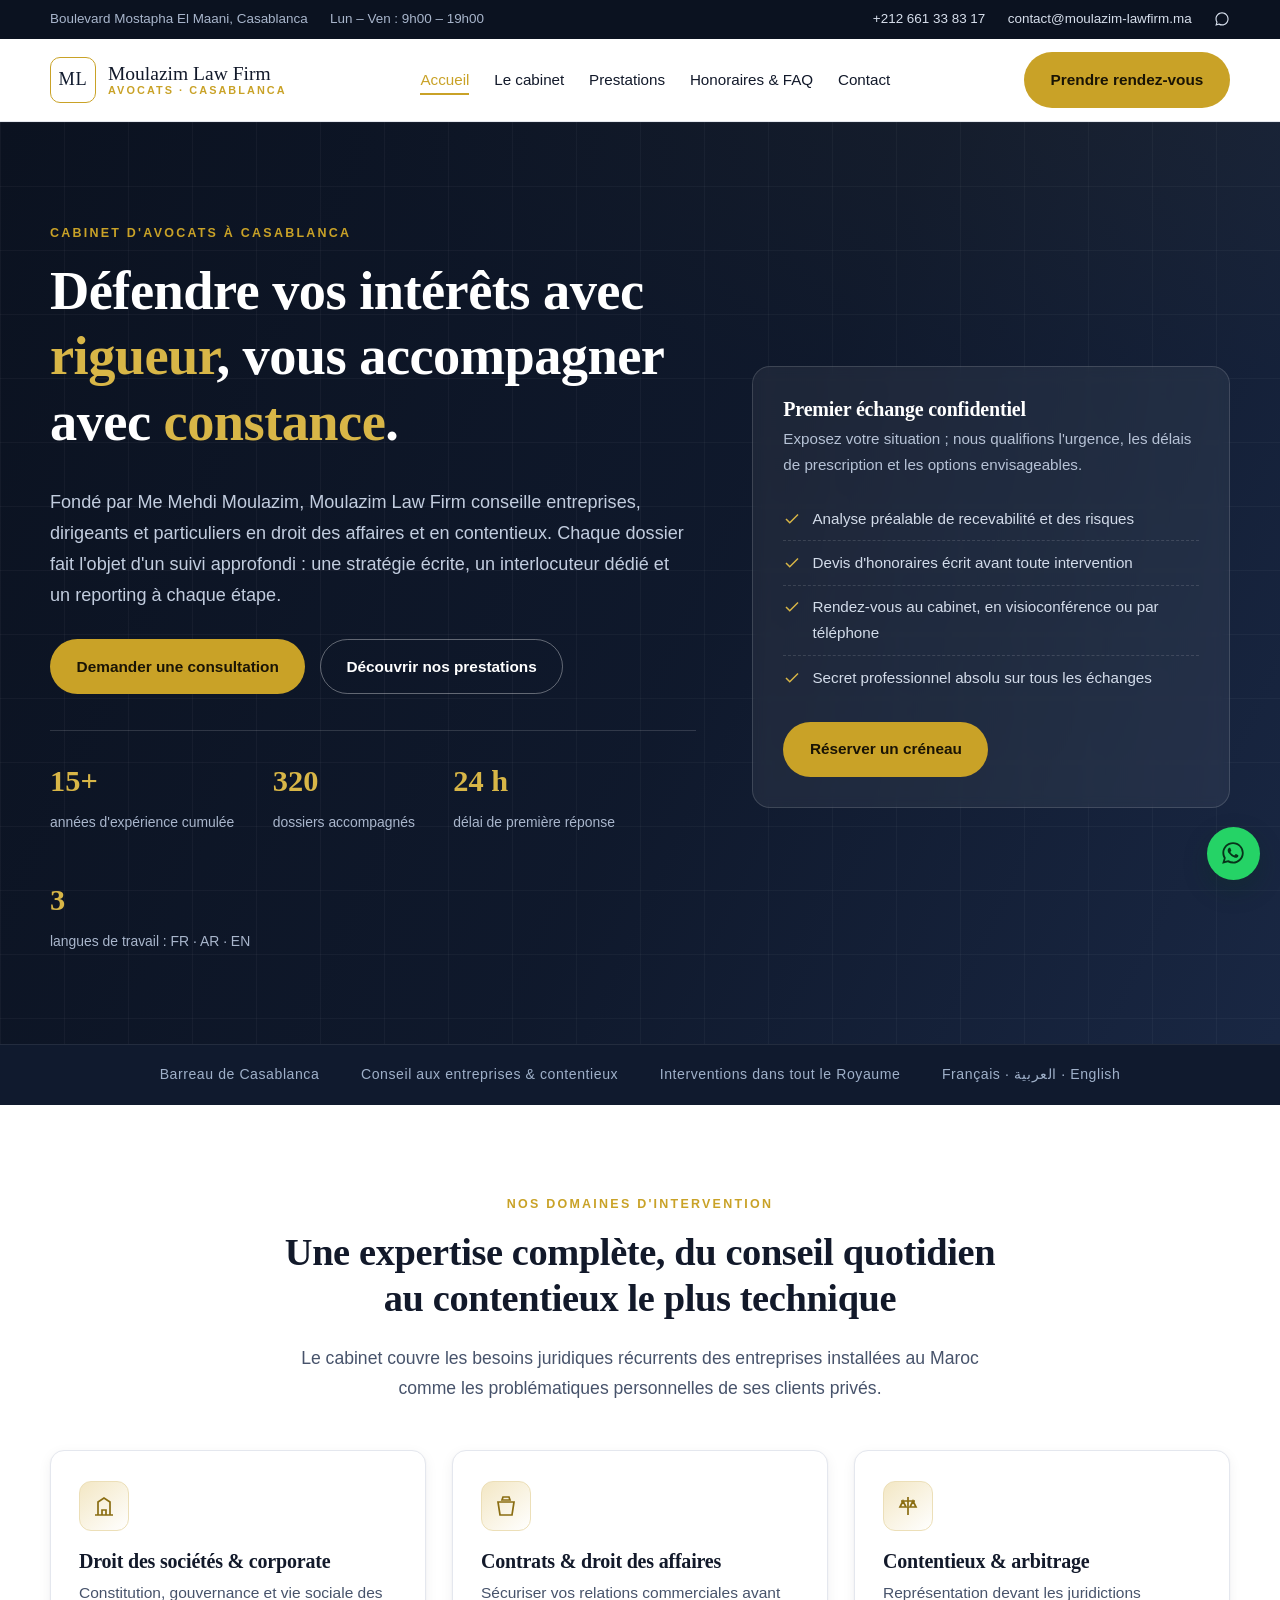
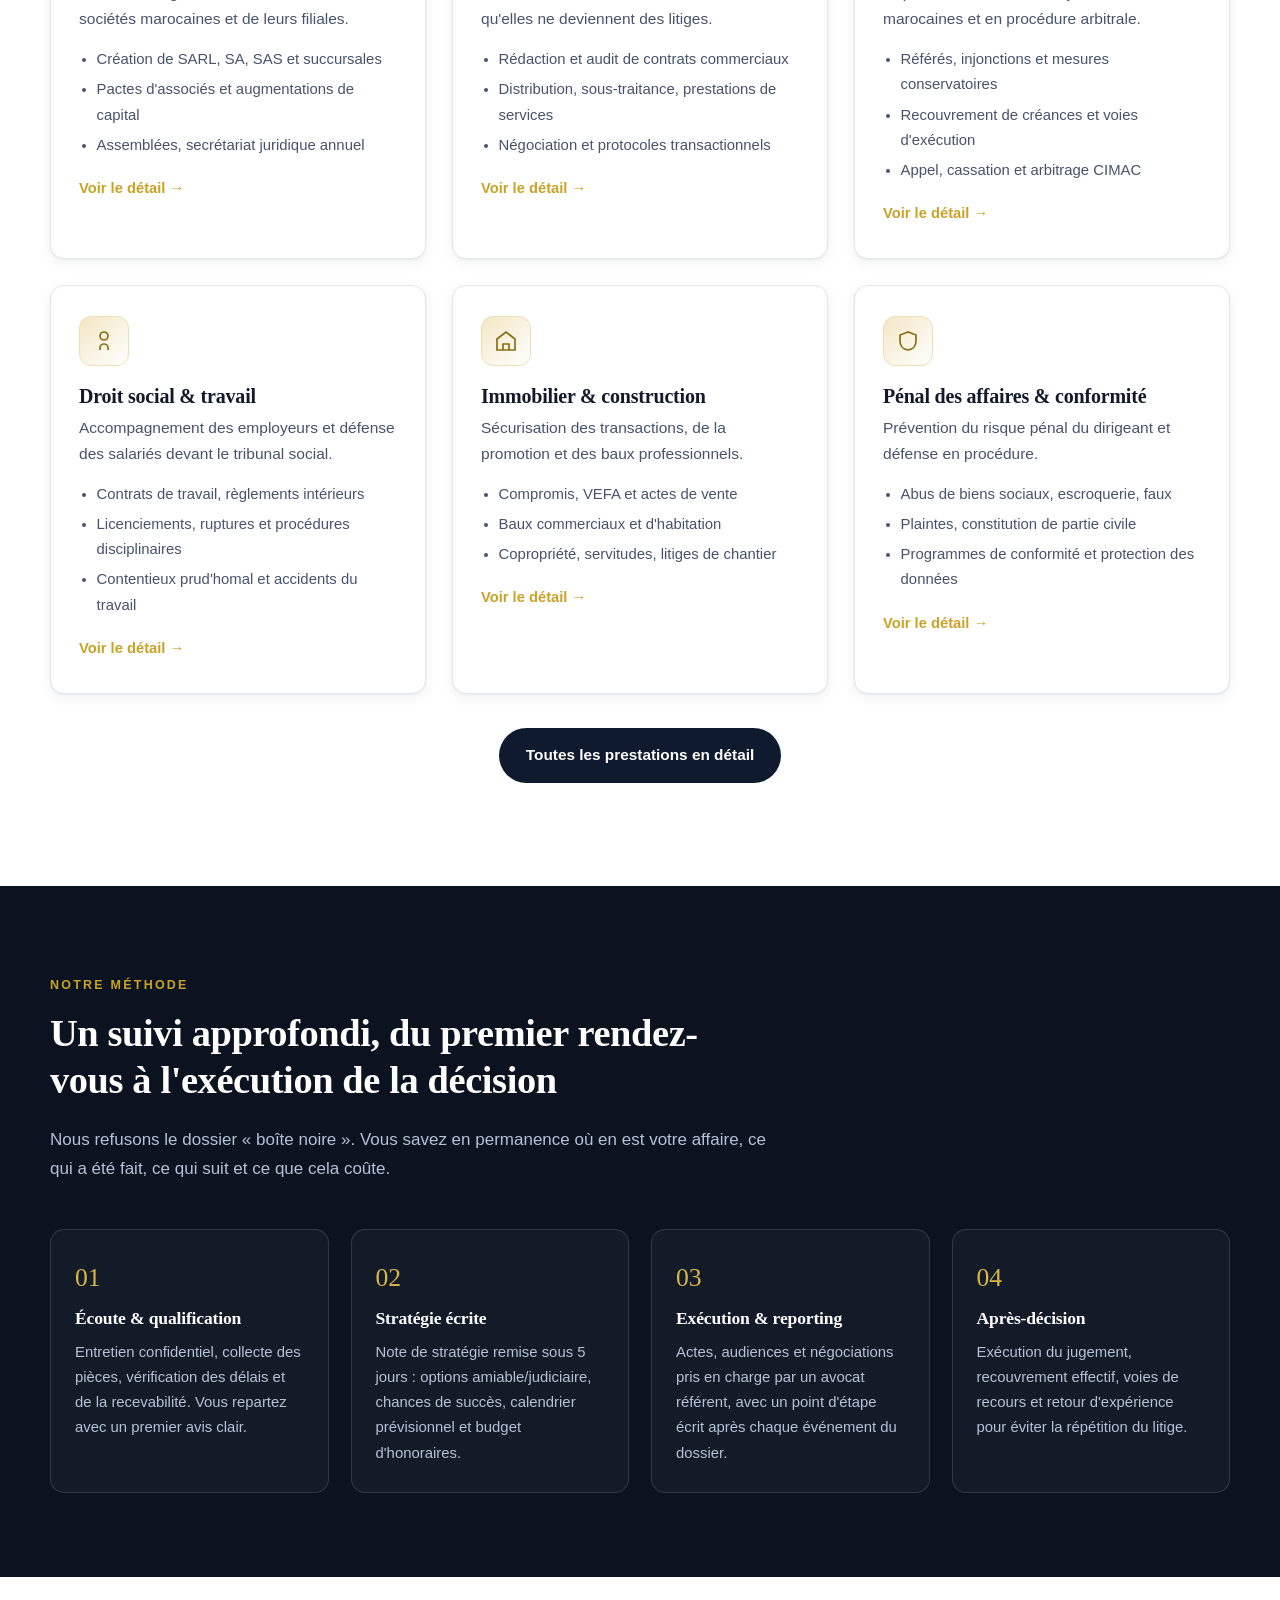
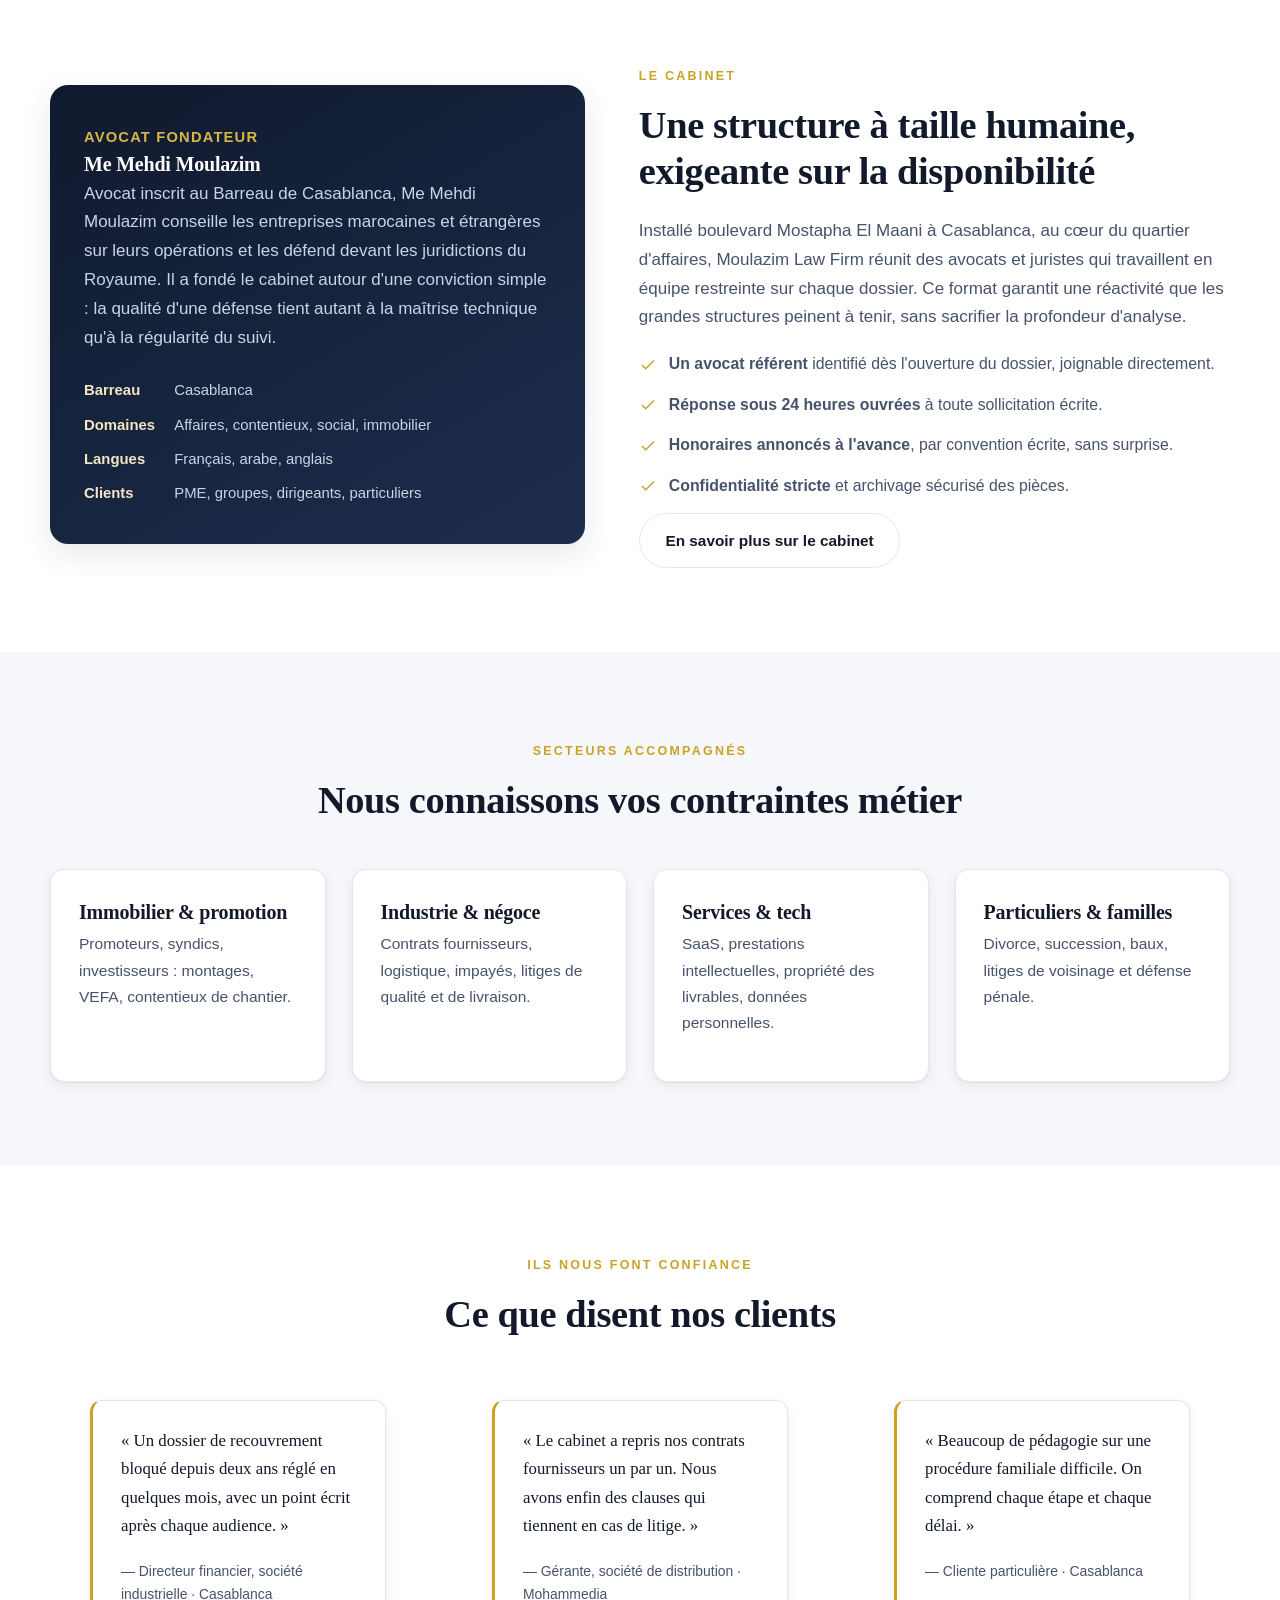
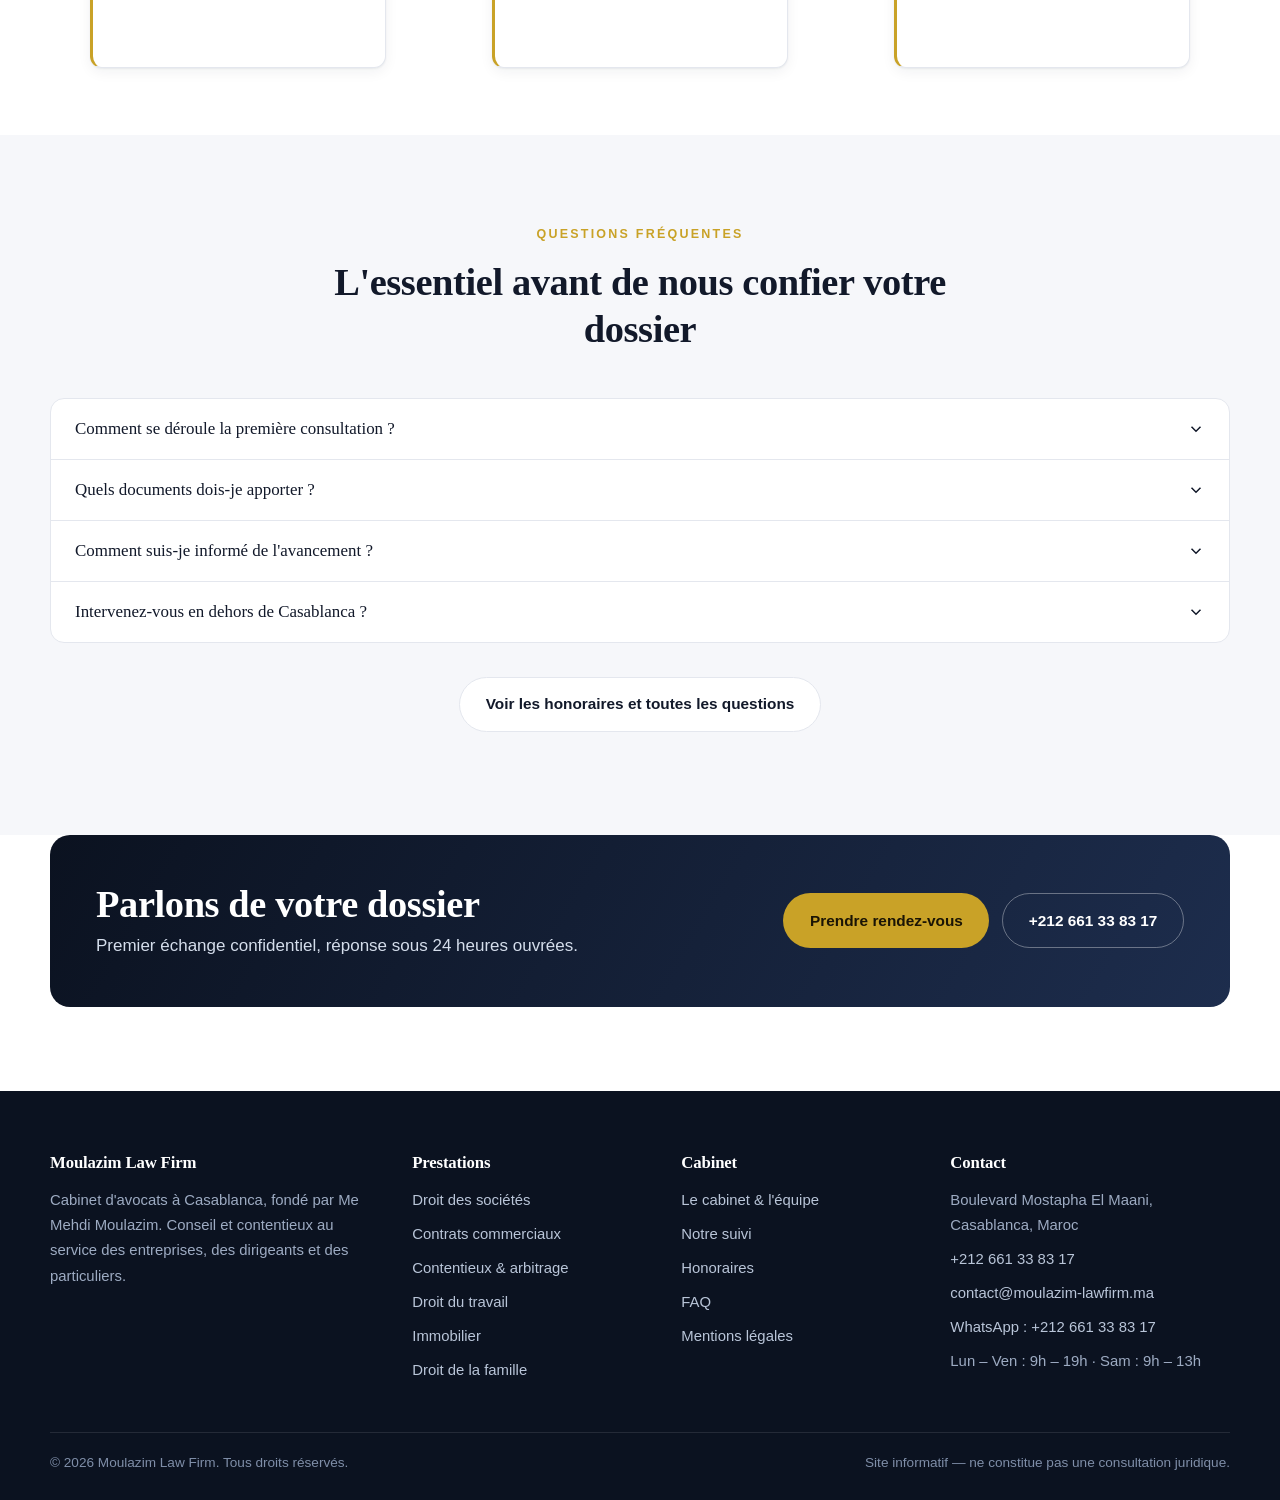
==== index.html @ 76fbace3 "WhatsApp en icône seule (suppression des boutons texte) Co-Authored-By: Devin AI <158243242+devin-ai" ====
<!DOCTYPE html>
<html lang="fr">
<head>
<meta charset="utf-8">
<meta name="viewport" content="width=device-width, initial-scale=1">
<title>Moulazim Law Firm — Cabinet d'avocats à Casablanca | Me Mehdi Moulazim</title>
<meta name="description" content="Moulazim Law Firm, cabinet d'avocats à Casablanca (boulevard Mostapha El Maani), fondé par Me Mehdi Moulazim. Droit des affaires, contentieux, travail, immobilier, pénal des affaires, famille — avec un suivi approfondi de chaque dossier.">
<meta name="theme-color" content="#0b1220">
<link rel="canonical" href="https://www.moulazim-lawfirm.ma/">
<meta property="og:type" content="website">
<meta property="og:locale" content="fr_MA">
<meta property="og:title" content="Moulazim Law Firm — Cabinet d'avocats à Casablanca">
<meta property="og:description" content="Conseil et contentieux au service des entreprises et des particuliers, à Casablanca. Suivi approfondi, reporting régulier, honoraires transparents.">
<link rel="icon" href="data:image/svg+xml,%3Csvg xmlns='http://www.w3.org/2000/svg' viewBox='0 0 64 64'%3E%3Crect width='64' height='64' rx='12' fill='%230b1220'/%3E%3Ctext x='32' y='43' font-family='Georgia,serif' font-size='30' fill='%23c9a227' text-anchor='middle'%3EM%3C/text%3E%3C/svg%3E">
<link rel="stylesheet" href="assets/css/style.css">
<script type="application/ld+json">
{
  "@context": "https://schema.org",
  "@type": "LegalService",
  "name": "Moulazim Law Firm",
  "founder": { "@type": "Person", "name": "Mehdi Moulazim", "jobTitle": "Avocat fondateur" },
  "url": "https://www.moulazim-lawfirm.ma/",
  "telephone": "+212661338317",
  "email": "contact@moulazim-lawfirm.ma",
  "areaServed": "Maroc",
  "address": {
    "@type": "PostalAddress",
    "streetAddress": "Boulevard Mostapha El Maani",
    "addressLocality": "Casablanca",
    "addressCountry": "MA"
  },
  "openingHours": "Mo-Fr 09:00-19:00, Sa 09:00-13:00"
}
</script>
</head>
<body>

<div class="topbar">
  <div class="container">
    <div class="topbar-list">
      <span>Boulevard Mostapha El Maani, Casablanca</span>
      <span>Lun – Ven : 9h00 – 19h00</span>
    </div>
    <div class="topbar-list">
      <a href="tel:+212661338317">+212&nbsp;661&nbsp;33&nbsp;83&nbsp;17</a>
      <a href="mailto:contact@moulazim-lawfirm.ma">contact@moulazim-lawfirm.ma</a>
      <a class="topbar-wa" href="https://wa.me/212661338317" target="_blank" rel="noopener" aria-label="WhatsApp du cabinet"><svg width="16" height="16" viewBox="0 0 24 24" fill="currentColor" aria-hidden="true"><path d="M12.04 2C6.6 2 2.2 6.4 2.2 11.84c0 1.86.5 3.6 1.36 5.1L2 22l5.2-1.52a9.8 9.8 0 0 0 4.84 1.26h.01c5.43 0 9.83-4.4 9.83-9.84C21.88 6.4 17.48 2 12.04 2Zm0 17.9h-.01a8.1 8.1 0 0 1-4.13-1.13l-.3-.18-3.08.9.82-3-.2-.31a8.06 8.06 0 0 1-1.24-4.34c0-4.5 3.66-8.16 8.16-8.16 2.18 0 4.23.85 5.77 2.4a8.1 8.1 0 0 1 2.39 5.77c0 4.5-3.67 8.16-8.18 8.16Z"/></svg></a>
    </div>
  </div>
</div>

<header class="site-header">
  <div class="container">
    <nav class="nav" aria-label="Navigation principale">
      <a class="brand" href="index.html">
        <span class="brand__mark">ML</span>
        <span class="brand__name">Moulazim Law Firm
          <span class="brand__tag">Avocats · Casablanca</span>
        </span>
      </a>
      <ul class="nav-links">
        <li><a href="index.html">Accueil</a></li>
        <li><a href="cabinet.html">Le cabinet</a></li>
        <li><a href="prestations.html">Prestations</a></li>
        <li><a href="honoraires.html">Honoraires &amp; FAQ</a></li>
        <li><a href="contact.html">Contact</a></li>
      </ul>
      <div class="nav-cta">
        <a class="btn btn--gold" href="contact.html">Prendre rendez-vous</a>
        <button class="nav-toggle" type="button" aria-label="Ouvrir le menu" aria-expanded="false"><span></span></button>
      </div>
    </nav>
  </div>
</header>

<main>

  <section class="hero">
    <div class="container">
      <div class="hero-grid">
        <div>
          <span class="eyebrow">Cabinet d'avocats à Casablanca</span>
          <h1>Défendre vos intérêts avec <em>rigueur</em>, vous accompagner avec <em>constance</em>.</h1>
          <p class="lead">Fondé par Me Mehdi Moulazim, Moulazim Law Firm conseille entreprises, dirigeants et particuliers en droit des affaires et en contentieux. Chaque dossier fait l'objet d'un suivi approfondi : une stratégie écrite, un interlocuteur dédié et un reporting à chaque étape.</p>
          <div class="hero-actions">
            <a class="btn btn--gold" href="contact.html">Demander une consultation</a>
            <a class="btn btn--ghost" href="prestations.html">Découvrir nos prestations</a>
          </div>
          <div class="hero-facts">
            <div class="fact"><strong>15+</strong><span>années d'expérience cumulée</span></div>
            <div class="fact"><strong>320</strong><span>dossiers accompagnés</span></div>
            <div class="fact"><strong>24 h</strong><span>délai de première réponse</span></div>
            <div class="fact"><strong>3</strong><span>langues de travail : FR · AR · EN</span></div>
          </div>
        </div>

        <aside class="hero-card">
          <h3>Premier échange confidentiel</h3>
          <p>Exposez votre situation ; nous qualifions l'urgence, les délais de prescription et les options envisageables.</p>
          <ul>
            <li>
              <svg width="18" height="18" viewBox="0 0 24 24" fill="none" stroke="#d8b647" stroke-width="2" aria-hidden="true"><path d="M20 6 9 17l-5-5"/></svg>
              Analyse préalable de recevabilité et des risques
            </li>
            <li>
              <svg width="18" height="18" viewBox="0 0 24 24" fill="none" stroke="#d8b647" stroke-width="2" aria-hidden="true"><path d="M20 6 9 17l-5-5"/></svg>
              Devis d'honoraires écrit avant toute intervention
            </li>
            <li>
              <svg width="18" height="18" viewBox="0 0 24 24" fill="none" stroke="#d8b647" stroke-width="2" aria-hidden="true"><path d="M20 6 9 17l-5-5"/></svg>
              Rendez-vous au cabinet, en visioconférence ou par téléphone
            </li>
            <li>
              <svg width="18" height="18" viewBox="0 0 24 24" fill="none" stroke="#d8b647" stroke-width="2" aria-hidden="true"><path d="M20 6 9 17l-5-5"/></svg>
              Secret professionnel absolu sur tous les échanges
            </li>
          </ul>
          <a class="btn btn--gold" href="contact.html">Réserver un créneau</a>
        </aside>
      </div>
    </div>
  </section>

  <div class="trust">
    <div class="container">
      <span>Barreau de Casablanca</span>
      <span>Conseil aux entreprises &amp; contentieux</span>
      <span>Interventions dans tout le Royaume</span>
      <span>Français · العربية · English</span>
    </div>
  </div>

  <section class="section" id="prestations">
    <div class="container">
      <div class="section-head center reveal">
        <span class="eyebrow">Nos domaines d'intervention</span>
        <h2>Une expertise complète, du conseil quotidien au contentieux le plus technique</h2>
        <p class="lead">Le cabinet couvre les besoins juridiques récurrents des entreprises installées au Maroc comme les problématiques personnelles de ses clients privés.</p>
      </div>

      <div class="grid grid--3">
        <article class="card reveal">
          <div class="card__icon">
            <svg width="24" height="24" viewBox="0 0 24 24" fill="none" stroke="#8a6d12" stroke-width="1.7" aria-hidden="true"><path d="M3 21h18M6 21V8l6-4 6 4v13M10 21v-5h4v5"/></svg>
          </div>
          <h3>Droit des sociétés &amp; corporate</h3>
          <p>Constitution, gouvernance et vie sociale des sociétés marocaines et de leurs filiales.</p>
          <ul>
            <li>Création de SARL, SA, SAS et succursales</li>
            <li>Pactes d'associés et augmentations de capital</li>
            <li>Assemblées, secrétariat juridique annuel</li>
          </ul>
          <a class="card__link" href="prestations.html#corporate">Voir le détail →</a>
        </article>

        <article class="card reveal">
          <div class="card__icon">
            <svg width="24" height="24" viewBox="0 0 24 24" fill="none" stroke="#8a6d12" stroke-width="1.7" aria-hidden="true"><path d="M9 3h6l1 3H8l1-3ZM4 8h16l-2 13H6L4 8Z"/></svg>
          </div>
          <h3>Contrats &amp; droit des affaires</h3>
          <p>Sécuriser vos relations commerciales avant qu'elles ne deviennent des litiges.</p>
          <ul>
            <li>Rédaction et audit de contrats commerciaux</li>
            <li>Distribution, sous-traitance, prestations de services</li>
            <li>Négociation et protocoles transactionnels</li>
          </ul>
          <a class="card__link" href="prestations.html#contrats">Voir le détail →</a>
        </article>

        <article class="card reveal">
          <div class="card__icon">
            <svg width="24" height="24" viewBox="0 0 24 24" fill="none" stroke="#8a6d12" stroke-width="1.7" aria-hidden="true"><path d="M12 3v18M5 7h14M7 7l-3 6h6L7 7Zm10 0-3 6h6l-3-6Z"/></svg>
          </div>
          <h3>Contentieux &amp; arbitrage</h3>
          <p>Représentation devant les juridictions marocaines et en procédure arbitrale.</p>
          <ul>
            <li>Référés, injonctions et mesures conservatoires</li>
            <li>Recouvrement de créances et voies d'exécution</li>
            <li>Appel, cassation et arbitrage CIMAC</li>
          </ul>
          <a class="card__link" href="prestations.html#contentieux">Voir le détail →</a>
        </article>

        <article class="card reveal">
          <div class="card__icon">
            <svg width="24" height="24" viewBox="0 0 24 24" fill="none" stroke="#8a6d12" stroke-width="1.7" aria-hidden="true"><path d="M16 21v-2a4 4 0 0 0-8 0v2M12 11a4 4 0 1 0 0-8 4 4 0 0 0 0 8Z"/></svg>
          </div>
          <h3>Droit social &amp; travail</h3>
          <p>Accompagnement des employeurs et défense des salariés devant le tribunal social.</p>
          <ul>
            <li>Contrats de travail, règlements intérieurs</li>
            <li>Licenciements, ruptures et procédures disciplinaires</li>
            <li>Contentieux prud'homal et accidents du travail</li>
          </ul>
          <a class="card__link" href="prestations.html#social">Voir le détail →</a>
        </article>

        <article class="card reveal">
          <div class="card__icon">
            <svg width="24" height="24" viewBox="0 0 24 24" fill="none" stroke="#8a6d12" stroke-width="1.7" aria-hidden="true"><path d="M3 10 12 3l9 7v11H3V10Zm6 11v-6h6v6"/></svg>
          </div>
          <h3>Immobilier &amp; construction</h3>
          <p>Sécurisation des transactions, de la promotion et des baux professionnels.</p>
          <ul>
            <li>Compromis, VEFA et actes de vente</li>
            <li>Baux commerciaux et d'habitation</li>
            <li>Copropriété, servitudes, litiges de chantier</li>
          </ul>
          <a class="card__link" href="prestations.html#immobilier">Voir le détail →</a>
        </article>

        <article class="card reveal">
          <div class="card__icon">
            <svg width="24" height="24" viewBox="0 0 24 24" fill="none" stroke="#8a6d12" stroke-width="1.7" aria-hidden="true"><path d="M12 3 4 6v6c0 5 3.4 8.4 8 9 4.6-.6 8-4 8-9V6l-8-3Z"/></svg>
          </div>
          <h3>Pénal des affaires &amp; conformité</h3>
          <p>Prévention du risque pénal du dirigeant et défense en procédure.</p>
          <ul>
            <li>Abus de biens sociaux, escroquerie, faux</li>
            <li>Plaintes, constitution de partie civile</li>
            <li>Programmes de conformité et protection des données</li>
          </ul>
          <a class="card__link" href="prestations.html#penal">Voir le détail →</a>
        </article>
      </div>

      <p class="reveal text-center mt-lg">
        <a class="btn btn--navy" href="prestations.html">Toutes les prestations en détail</a>
      </p>
    </div>
  </section>

  <section class="section section--dark" id="methode">
    <div class="container">
      <div class="section-head reveal">
        <span class="eyebrow">Notre méthode</span>
        <h2>Un suivi approfondi, du premier rendez-vous à l'exécution de la décision</h2>
        <p>Nous refusons le dossier « boîte noire ». Vous savez en permanence où en est votre affaire, ce qui a été fait, ce qui suit et ce que cela coûte.</p>
      </div>

      <div class="steps">
        <div class="step reveal">
          <h3>Écoute &amp; qualification</h3>
          <p>Entretien confidentiel, collecte des pièces, vérification des délais et de la recevabilité. Vous repartez avec un premier avis clair.</p>
        </div>
        <div class="step reveal">
          <h3>Stratégie écrite</h3>
          <p>Note de stratégie remise sous 5 jours : options amiable/judiciaire, chances de succès, calendrier prévisionnel et budget d'honoraires.</p>
        </div>
        <div class="step reveal">
          <h3>Exécution &amp; reporting</h3>
          <p>Actes, audiences et négociations pris en charge par un avocat référent, avec un point d'étape écrit après chaque événement du dossier.</p>
        </div>
        <div class="step reveal">
          <h3>Après-décision</h3>
          <p>Exécution du jugement, recouvrement effectif, voies de recours et retour d'expérience pour éviter la répétition du litige.</p>
        </div>
      </div>
    </div>
  </section>

  <section class="section">
    <div class="container split">
      <div class="portrait reveal">
        <span class="role">Avocat fondateur</span>
        <h3>Me Mehdi Moulazim</h3>
        <p>Avocat inscrit au Barreau de Casablanca, Me Mehdi Moulazim conseille les entreprises marocaines et étrangères sur leurs opérations et les défend devant les juridictions du Royaume. Il a fondé le cabinet autour d'une conviction simple : la qualité d'une défense tient autant à la maîtrise technique qu'à la régularité du suivi.</p>
        <dl>
          <dt>Barreau</dt><dd>Casablanca</dd>
          <dt>Domaines</dt><dd>Affaires, contentieux, social, immobilier</dd>
          <dt>Langues</dt><dd>Français, arabe, anglais</dd>
          <dt>Clients</dt><dd>PME, groupes, dirigeants, particuliers</dd>
        </dl>
      </div>
      <div class="reveal">
        <span class="eyebrow">Le cabinet</span>
        <h2>Une structure à taille humaine, exigeante sur la disponibilité</h2>
        <p>Installé boulevard Mostapha El Maani à Casablanca, au cœur du quartier d'affaires, Moulazim Law Firm réunit des avocats et juristes qui travaillent en équipe restreinte sur chaque dossier. Ce format garantit une réactivité que les grandes structures peinent à tenir, sans sacrifier la profondeur d'analyse.</p>
        <ul class="checklist">
          <li><svg width="18" height="18" viewBox="0 0 24 24" fill="none" stroke="#c9a227" stroke-width="2" aria-hidden="true"><path d="M20 6 9 17l-5-5"/></svg><span><strong>Un avocat référent</strong> identifié dès l'ouverture du dossier, joignable directement.</span></li>
          <li><svg width="18" height="18" viewBox="0 0 24 24" fill="none" stroke="#c9a227" stroke-width="2" aria-hidden="true"><path d="M20 6 9 17l-5-5"/></svg><span><strong>Réponse sous 24 heures ouvrées</strong> à toute sollicitation écrite.</span></li>
          <li><svg width="18" height="18" viewBox="0 0 24 24" fill="none" stroke="#c9a227" stroke-width="2" aria-hidden="true"><path d="M20 6 9 17l-5-5"/></svg><span><strong>Honoraires annoncés à l'avance</strong>, par convention écrite, sans surprise.</span></li>
          <li><svg width="18" height="18" viewBox="0 0 24 24" fill="none" stroke="#c9a227" stroke-width="2" aria-hidden="true"><path d="M20 6 9 17l-5-5"/></svg><span><strong>Confidentialité stricte</strong> et archivage sécurisé des pièces.</span></li>
        </ul>
        <a class="btn btn--outline" href="cabinet.html">En savoir plus sur le cabinet</a>
      </div>
    </div>
  </section>

  <section class="section section--soft">
    <div class="container">
      <div class="section-head center reveal">
        <span class="eyebrow">Secteurs accompagnés</span>
        <h2>Nous connaissons vos contraintes métier</h2>
      </div>
      <div class="grid grid--4">
        <div class="card reveal"><h3>Immobilier &amp; promotion</h3><p>Promoteurs, syndics, investisseurs : montages, VEFA, contentieux de chantier.</p></div>
        <div class="card reveal"><h3>Industrie &amp; négoce</h3><p>Contrats fournisseurs, logistique, impayés, litiges de qualité et de livraison.</p></div>
        <div class="card reveal"><h3>Services &amp; tech</h3><p>SaaS, prestations intellectuelles, propriété des livrables, données personnelles.</p></div>
        <div class="card reveal"><h3>Particuliers &amp; familles</h3><p>Divorce, succession, baux, litiges de voisinage et défense pénale.</p></div>
      </div>
    </div>
  </section>

  <section class="section">
    <div class="container">
      <div class="section-head center reveal">
        <span class="eyebrow">Ils nous font confiance</span>
        <h2>Ce que disent nos clients</h2>
      </div>
      <div class="grid grid--3">
        <blockquote class="quote reveal">
          <p>« Un dossier de recouvrement bloqué depuis deux ans réglé en quelques mois, avec un point écrit après chaque audience. »</p>
          <footer>— Directeur financier, société industrielle · Casablanca</footer>
        </blockquote>
        <blockquote class="quote reveal">
          <p>« Le cabinet a repris nos contrats fournisseurs un par un. Nous avons enfin des clauses qui tiennent en cas de litige. »</p>
          <footer>— Gérante, société de distribution · Mohammedia</footer>
        </blockquote>
        <blockquote class="quote reveal">
          <p>« Beaucoup de pédagogie sur une procédure familiale difficile. On comprend chaque étape et chaque délai. »</p>
          <footer>— Cliente particulière · Casablanca</footer>
        </blockquote>
      </div>
    </div>
  </section>

  <section class="section section--soft">
    <div class="container">
      <div class="section-head center reveal">
        <span class="eyebrow">Questions fréquentes</span>
        <h2>L'essentiel avant de nous confier votre dossier</h2>
      </div>
      <div class="accordion reveal">
        <div class="acc-item">
          <button class="acc-btn" type="button" aria-expanded="false" aria-controls="faq-1">
            Comment se déroule la première consultation ?
            <svg class="chev" width="18" height="18" viewBox="0 0 24 24" fill="none" stroke="currentColor" stroke-width="2" aria-hidden="true"><path d="m6 9 6 6 6-6"/></svg>
          </button>
          <div class="acc-panel" id="faq-1">
            <p>Elle dure environ une heure, au cabinet ou en visioconférence. Vous exposez votre situation, nous examinons vos pièces et vous repartez avec une première analyse, les délais applicables et une estimation d'honoraires écrite.</p>
          </div>
        </div>
        <div class="acc-item">
          <button class="acc-btn" type="button" aria-expanded="false" aria-controls="faq-2">
            Quels documents dois-je apporter ?
            <svg class="chev" width="18" height="18" viewBox="0 0 24 24" fill="none" stroke="currentColor" stroke-width="2" aria-hidden="true"><path d="m6 9 6 6 6-6"/></svg>
          </button>
          <div class="acc-panel" id="faq-2">
            <p>Tout élément utile : contrats, factures, échanges de courriels, mises en demeure, procès-verbaux, décisions déjà rendues, statuts de la société. Mieux vaut apporter trop que pas assez ; le tri est de notre ressort.</p>
          </div>
        </div>
        <div class="acc-item">
          <button class="acc-btn" type="button" aria-expanded="false" aria-controls="faq-3">
            Comment suis-je informé de l'avancement ?
            <svg class="chev" width="18" height="18" viewBox="0 0 24 24" fill="none" stroke="currentColor" stroke-width="2" aria-hidden="true"><path d="m6 9 6 6 6-6"/></svg>
          </button>
          <div class="acc-panel" id="faq-3">
            <p>Vous recevez un compte rendu écrit après chaque audience, chaque acte significatif et chaque échange avec la partie adverse, ainsi qu'un point de synthèse mensuel sur les dossiers de longue durée.</p>
          </div>
        </div>
        <div class="acc-item">
          <button class="acc-btn" type="button" aria-expanded="false" aria-controls="faq-4">
            Intervenez-vous en dehors de Casablanca ?
            <svg class="chev" width="18" height="18" viewBox="0 0 24 24" fill="none" stroke="currentColor" stroke-width="2" aria-hidden="true"><path d="m6 9 6 6 6-6"/></svg>
          </button>
          <div class="acc-panel" id="faq-4">
            <p>Oui. Le cabinet plaide devant les juridictions de Casablanca et intervient dans tout le Royaume, en s'appuyant si nécessaire sur un réseau de confrères correspondants pour les audiences éloignées.</p>
          </div>
        </div>
      </div>
      <p class="reveal text-center mt-lg"><a class="btn btn--outline" href="honoraires.html">Voir les honoraires et toutes les questions</a></p>
    </div>
  </section>

  <section class="section pt-0">
    <div class="container">
      <div class="cta-band reveal">
        <div>
          <h2>Parlons de votre dossier</h2>
          <p>Premier échange confidentiel, réponse sous 24 heures ouvrées.</p>
        </div>
        <div class="btn-row">
          <a class="btn btn--gold" href="contact.html">Prendre rendez-vous</a>
          <a class="btn btn--ghost" href="tel:+212661338317">+212&nbsp;661&nbsp;33&nbsp;83&nbsp;17</a>
        </div>
      </div>
    </div>
  </section>

</main>

<footer class="site-footer">
  <div class="container">
    <div class="footer-grid">
      <div>
        <h4>Moulazim Law Firm</h4>
        <p>Cabinet d'avocats à Casablanca, fondé par Me Mehdi Moulazim. Conseil et contentieux au service des entreprises, des dirigeants et des particuliers.</p>
      </div>
      <div>
        <h4>Prestations</h4>
        <ul>
          <li><a href="prestations.html#corporate">Droit des sociétés</a></li>
          <li><a href="prestations.html#contrats">Contrats commerciaux</a></li>
          <li><a href="prestations.html#contentieux">Contentieux &amp; arbitrage</a></li>
          <li><a href="prestations.html#social">Droit du travail</a></li>
          <li><a href="prestations.html#immobilier">Immobilier</a></li>
          <li><a href="prestations.html#famille">Droit de la famille</a></li>
        </ul>
      </div>
      <div>
        <h4>Cabinet</h4>
        <ul>
          <li><a href="cabinet.html">Le cabinet &amp; l'équipe</a></li>
          <li><a href="cabinet.html#suivi">Notre suivi</a></li>
          <li><a href="honoraires.html">Honoraires</a></li>
          <li><a href="honoraires.html#faq">FAQ</a></li>
          <li><a href="mentions-legales.html">Mentions légales</a></li>
        </ul>
      </div>
      <div>
        <h4>Contact</h4>
        <ul>
          <li>Boulevard Mostapha El Maani, Casablanca, Maroc</li>
          <li><a href="tel:+212661338317">+212&nbsp;661&nbsp;33&nbsp;83&nbsp;17</a></li>
          <li><a href="mailto:contact@moulazim-lawfirm.ma">contact@moulazim-lawfirm.ma</a></li>
          <li><a href="https://wa.me/212661338317" target="_blank" rel="noopener">WhatsApp : +212&nbsp;661&nbsp;33&nbsp;83&nbsp;17</a></li>
          <li>Lun – Ven : 9h – 19h · Sam : 9h – 13h</li>
        </ul>
      </div>
    </div>
    <div class="footer-bottom">
      <span>© <span data-year>2025</span> Moulazim Law Firm. Tous droits réservés.</span>
      <span>Site informatif — ne constitue pas une consultation juridique.</span>
    </div>
  </div>
</footer>

<a class="wa-float" href="https://wa.me/212661338317" target="_blank" rel="noopener" aria-label="Contacter le cabinet sur WhatsApp">
  <svg width="20" height="20" viewBox="0 0 24 24" fill="currentColor" aria-hidden="true"><path d="M12.04 2C6.6 2 2.2 6.4 2.2 11.84c0 1.86.5 3.6 1.36 5.1L2 22l5.2-1.52a9.8 9.8 0 0 0 4.84 1.26h.01c5.43 0 9.83-4.4 9.83-9.84C21.88 6.4 17.48 2 12.04 2Zm0 17.9h-.01a8.1 8.1 0 0 1-4.13-1.13l-.3-.18-3.08.9.82-3-.2-.31a8.06 8.06 0 0 1-1.24-4.34c0-4.5 3.66-8.16 8.16-8.16 2.18 0 4.23.85 5.77 2.4a8.1 8.1 0 0 1 2.39 5.77c0 4.5-3.67 8.16-8.18 8.16Zm4.48-6.1c-.24-.13-1.45-.72-1.68-.8-.22-.08-.39-.12-.55.12-.16.25-.63.8-.77.97-.14.16-.28.18-.52.06-.25-.12-1.04-.38-1.97-1.22-.73-.65-1.22-1.45-1.36-1.7-.14-.24-.02-.37.1-.5.11-.1.25-.28.37-.42.12-.14.16-.24.24-.4.08-.17.04-.31-.02-.43-.06-.12-.55-1.33-.76-1.82-.2-.48-.4-.41-.55-.42h-.47c-.16 0-.43.06-.65.3-.22.25-.85.84-.85 2.04s.87 2.37 1 2.53c.12.16 1.71 2.6 4.15 3.65.58.25 1.03.4 1.38.51.58.19 1.11.16 1.53.1.47-.07 1.45-.59 1.65-1.17.2-.57.2-1.06.14-1.16-.06-.1-.22-.16-.46-.28Z"/></svg>
</a>

<script src="assets/js/main.js"></script>
</body>
</html>
---- assets/css/style.css ----
/* Moulazim Law Firm — feuille de style principale */

:root {
  --navy-900: #0b1220;
  --navy-800: #101a2e;
  --navy-700: #16233d;
  --navy-600: #1d2d4d;
  --gold-500: #c9a227;
  --gold-400: #d8b647;
  --gold-100: #f3e7c4;
  --ink: #12192a;
  --body: #47536b;
  --line: #e4e7ee;
  --bg: #ffffff;
  --bg-soft: #f6f7fa;
  --radius: 14px;
  --shadow-sm: 0 1px 2px rgba(16, 26, 46, .06), 0 4px 14px rgba(16, 26, 46, .06);
  --shadow-md: 0 10px 30px rgba(16, 26, 46, .10);
  --max: 1180px;
  --serif: "Iowan Old Style", "Palatino Linotype", Palatino, Georgia, "Times New Roman", serif;
  --sans: -apple-system, BlinkMacSystemFont, "Segoe UI", Roboto, "Helvetica Neue", Arial, sans-serif;
}

* { box-sizing: border-box; }

html { scroll-behavior: smooth; }

body {
  margin: 0;
  font-family: var(--sans);
  color: var(--body);
  background: var(--bg);
  font-size: 17px;
  line-height: 1.7;
  -webkit-font-smoothing: antialiased;
}

h1, h2, h3, h4 {
  font-family: var(--serif);
  color: var(--ink);
  line-height: 1.2;
  margin: 0 0 .6em;
  font-weight: 600;
  letter-spacing: -.01em;
}

h1 { font-size: clamp(2.1rem, 4.6vw, 3.4rem); }
h2 { font-size: clamp(1.7rem, 3.2vw, 2.4rem); }
h3 { font-size: 1.25rem; }

p { margin: 0 0 1.1em; }

a { color: var(--navy-700); text-decoration: none; }
a:hover { color: var(--gold-500); }

img { max-width: 100%; display: block; }

.container { width: min(100% - 2.5rem, var(--max)); margin-inline: auto; }

.section { padding: 84px 0; }
.section--soft { background: var(--bg-soft); }
.section--dark { background: var(--navy-900); color: #c6cfe0; }
.section--dark h2, .section--dark h3 { color: #fff; }

.eyebrow {
  display: inline-block;
  font-size: .78rem;
  letter-spacing: .18em;
  text-transform: uppercase;
  color: var(--gold-500);
  font-weight: 700;
  margin-bottom: .9rem;
}

.section-head { max-width: 720px; margin-bottom: 46px; }
.section-head.center { margin-inline: auto; text-align: center; }
.lead { font-size: 1.1rem; color: var(--body); }

/* ---------- Boutons ---------- */
.btn {
  display: inline-flex;
  align-items: center;
  gap: .55rem;
  padding: .85rem 1.6rem;
  border-radius: 999px;
  font-weight: 600;
  font-size: .96rem;
  border: 1px solid transparent;
  cursor: pointer;
  transition: transform .15s ease, background .2s ease, color .2s ease, border-color .2s ease;
}
.btn:hover { transform: translateY(-2px); }
.btn--gold { background: var(--gold-500); color: #1a1405; }
.btn--gold:hover { background: var(--gold-400); color: #1a1405; }
.btn--navy { background: var(--navy-800); color: #fff; }
.btn--navy:hover { background: var(--navy-600); color: #fff; }
.btn--ghost { border-color: rgba(255,255,255,.35); color: #fff; }
.btn--ghost:hover { border-color: var(--gold-400); color: var(--gold-400); }
.btn--outline { border-color: var(--line); color: var(--ink); background: #fff; }
.btn--outline:hover { border-color: var(--gold-500); color: var(--gold-500); }

/* ---------- En-tête ---------- */
.topbar {
  background: var(--navy-900);
  color: #a9b6cc;
  font-size: .84rem;
}
.topbar .container {
  display: flex;
  justify-content: space-between;
  gap: 1rem;
  padding: .5rem 0;
  flex-wrap: wrap;
}
.topbar a { color: #d7dfec; }
.topbar a:hover { color: var(--gold-400); }
.topbar-list { display: flex; gap: 1.4rem; flex-wrap: wrap; }

.site-header {
  position: sticky;
  top: 0;
  z-index: 50;
  background: rgba(255, 255, 255, .94);
  backdrop-filter: blur(10px);
  border-bottom: 1px solid var(--line);
}
.site-header.is-scrolled { box-shadow: var(--shadow-sm); }
.nav {
  display: flex;
  align-items: center;
  justify-content: space-between;
  gap: 1.5rem;
  padding: .85rem 0;
}
.brand { display: flex; align-items: center; gap: .75rem; }
.brand__mark {
  width: 46px; height: 46px;
  display: grid; place-items: center;
  border: 1.5px solid var(--gold-500);
  border-radius: 10px;
  font-family: var(--serif);
  font-size: 1.15rem;
  color: var(--navy-800);
  letter-spacing: .04em;
}
.brand__name {
  font-family: var(--serif);
  font-size: 1.22rem;
  color: var(--ink);
  line-height: 1.1;
}
.brand__tag {
  display: block;
  font-family: var(--sans);
  font-size: .68rem;
  letter-spacing: .19em;
  text-transform: uppercase;
  color: var(--gold-500);
  font-weight: 700;
}

.nav-links { display: flex; align-items: center; gap: 1.55rem; list-style: none; margin: 0; padding: 0; }
.nav-links a {
  font-size: .95rem;
  font-weight: 500;
  color: var(--ink);
  padding: .35rem 0;
  border-bottom: 2px solid transparent;
}
.nav-links a:hover, .nav-links a.is-active { color: var(--gold-500); border-color: var(--gold-500); }

.nav-cta { display: flex; align-items: center; gap: .8rem; }

.nav-toggle {
  display: none;
  width: 46px; height: 42px;
  border: 1px solid var(--line);
  border-radius: 10px;
  background: #fff;
  cursor: pointer;
  padding: 0;
}
.nav-toggle span, .nav-toggle span::before, .nav-toggle span::after {
  display: block;
  width: 20px; height: 2px;
  background: var(--ink);
  margin-inline: auto;
  position: relative;
  transition: transform .2s ease, opacity .2s ease;
}
.nav-toggle span::before, .nav-toggle span::after { content: ""; position: absolute; }
.nav-toggle span::before { top: -6px; }
.nav-toggle span::after { top: 6px; }
.nav-toggle[aria-expanded="true"] span { background: transparent; }
.nav-toggle[aria-expanded="true"] span::before { transform: translateY(6px) rotate(45deg); }
.nav-toggle[aria-expanded="true"] span::after { transform: translateY(-6px) rotate(-45deg); }

/* ---------- Hero ---------- */
.hero {
  position: relative;
  background:
    linear-gradient(115deg, rgba(11,18,32,.94) 0%, rgba(16,26,46,.86) 55%, rgba(29,45,77,.78) 100%),
    radial-gradient(1200px 600px at 80% -10%, rgba(201,162,39,.28), transparent 60%),
    var(--navy-900);
  color: #cfd8e8;
  overflow: hidden;
}
.hero::after {
  content: "";
  position: absolute;
  inset: 0;
  background-image:
    linear-gradient(rgba(255,255,255,.035) 1px, transparent 1px),
    linear-gradient(90deg, rgba(255,255,255,.035) 1px, transparent 1px);
  background-size: 64px 64px;
  pointer-events: none;
}
.hero .container { position: relative; z-index: 1; }
.hero-grid {
  display: grid;
  grid-template-columns: 1.15fr .85fr;
  gap: 56px;
  align-items: center;
  padding: 96px 0 88px;
}
.hero h1 { color: #fff; }
.hero h1 em { color: var(--gold-400); font-style: normal; }
.hero p.lead { color: #c2cddf; font-size: 1.13rem; max-width: 40rem; }
.hero-actions { display: flex; gap: .9rem; flex-wrap: wrap; margin: 1.8rem 0 2.2rem; }
.hero-facts { display: flex; gap: 2.4rem; flex-wrap: wrap; border-top: 1px solid rgba(255,255,255,.14); padding-top: 1.6rem; }
.fact strong { display: block; font-family: var(--serif); font-size: 1.9rem; color: var(--gold-400); }
.fact span { font-size: .87rem; color: #a9b6cc; }

.hero-card {
  background: rgba(255,255,255,.06);
  border: 1px solid rgba(255,255,255,.14);
  border-radius: 18px;
  padding: 30px;
  backdrop-filter: blur(6px);
}
.hero-card h3 { color: #fff; margin-bottom: .3rem; }
.hero-card p { color: #b6c2d6; font-size: .95rem; }
.hero-card ul { list-style: none; margin: 1.2rem 0 1.4rem; padding: 0; }
.hero-card li {
  display: flex; gap: .7rem; align-items: flex-start;
  padding: .55rem 0;
  border-bottom: 1px dashed rgba(255,255,255,.13);
  font-size: .95rem;
  color: #d3dcea;
}
.hero-card li:last-child { border-bottom: 0; }
.hero-card li svg { flex: none; margin-top: .25rem; }

/* ---------- Bandeau de confiance ---------- */
.trust {
  background: var(--navy-800);
  color: #9fb0c9;
  padding: 18px 0;
  border-top: 1px solid rgba(255,255,255,.08);
}
.trust .container { display: flex; flex-wrap: wrap; gap: 1.2rem 2.6rem; justify-content: center; font-size: .88rem; letter-spacing: .04em; }
.trust span { display: inline-flex; align-items: center; gap: .5rem; }

/* ---------- Grilles / cartes ---------- */
.grid { display: grid; gap: 26px; }
.grid--2 { grid-template-columns: repeat(2, 1fr); }
.grid--3 { grid-template-columns: repeat(3, 1fr); }
.grid--4 { grid-template-columns: repeat(4, 1fr); }

.card {
  background: #fff;
  border: 1px solid var(--line);
  border-radius: var(--radius);
  padding: 30px 28px;
  box-shadow: var(--shadow-sm);
  transition: transform .18s ease, box-shadow .18s ease, border-color .18s ease;
  height: 100%;
}
.card:hover { transform: translateY(-4px); box-shadow: var(--shadow-md); border-color: #d6dbe6; }
.card h3 { margin-bottom: .45rem; }
.card p { font-size: .97rem; margin-bottom: .9rem; }
.card ul { margin: 0 0 1rem; padding-left: 1.1rem; font-size: .93rem; }
.card ul li { margin-bottom: .3rem; }
.card__icon {
  width: 50px; height: 50px;
  border-radius: 12px;
  display: grid; place-items: center;
  background: linear-gradient(140deg, var(--gold-100), #fff);
  border: 1px solid #ecdfb8;
  margin-bottom: 1.1rem;
}
.card__link { font-weight: 600; font-size: .92rem; color: var(--gold-500); display: inline-flex; gap: .4rem; align-items: center; }
.card__link:hover { gap: .65rem; }

/* ---------- Étapes / méthode ---------- */
.steps { counter-reset: step; display: grid; gap: 22px; grid-template-columns: repeat(4, 1fr); }
.step {
  background: rgba(255,255,255,.04);
  border: 1px solid rgba(255,255,255,.12);
  border-radius: var(--radius);
  padding: 26px 24px;
}
.step::before {
  counter-increment: step;
  content: "0" counter(step);
  font-family: var(--serif);
  font-size: 1.6rem;
  color: var(--gold-400);
  display: block;
  margin-bottom: .5rem;
}
.step h3 { font-size: 1.1rem; }
.step p { font-size: .93rem; margin: 0; color: #b3c0d4; }

/* ---------- Split ---------- */
.split { display: grid; grid-template-columns: .95fr 1.05fr; gap: 54px; align-items: center; }
.portrait {
  border-radius: 18px;
  background: linear-gradient(150deg, var(--navy-800), var(--navy-600));
  color: #fff;
  padding: 38px 34px;
  box-shadow: var(--shadow-md);
}
.portrait h3 { color: #fff; margin-bottom: .2rem; }
.portrait .role { color: var(--gold-400); font-size: .92rem; letter-spacing: .08em; text-transform: uppercase; font-weight: 600; }
.portrait dl { display: grid; grid-template-columns: auto 1fr; gap: .55rem 1.2rem; margin: 1.6rem 0 0; font-size: .93rem; color: #c9d4e5; }
.portrait dt { color: var(--gold-100); font-weight: 600; }
.portrait dd { margin: 0; }

.checklist { list-style: none; margin: 0; padding: 0; }
.checklist li { display: flex; gap: .75rem; align-items: flex-start; margin-bottom: .85rem; font-size: .99rem; }
.checklist svg { flex: none; margin-top: .3rem; }

/* ---------- Tableau ---------- */
.table-wrap { overflow-x: auto; border: 1px solid var(--line); border-radius: var(--radius); background: #fff; }
table { width: 100%; border-collapse: collapse; min-width: 620px; }
th, td { padding: 16px 20px; text-align: left; border-bottom: 1px solid var(--line); font-size: .95rem; }
th { background: var(--bg-soft); font-family: var(--serif); color: var(--ink); font-size: 1rem; }
tbody tr:last-child td { border-bottom: 0; }

/* ---------- Accordéon FAQ ---------- */
.accordion { border: 1px solid var(--line); border-radius: var(--radius); overflow: hidden; background: #fff; }
.acc-item + .acc-item { border-top: 1px solid var(--line); }
.acc-btn {
  width: 100%;
  display: flex; justify-content: space-between; align-items: center; gap: 1rem;
  background: none; border: 0; cursor: pointer;
  padding: 20px 24px;
  font-family: var(--serif); font-size: 1.06rem; color: var(--ink);
  text-align: left;
}
.acc-btn:hover { color: var(--gold-500); }
.acc-btn .chev { transition: transform .2s ease; flex: none; }
.acc-btn[aria-expanded="true"] .chev { transform: rotate(180deg); }
.acc-panel { display: none; padding: 0 24px 22px; font-size: .96rem; }
.acc-panel.is-open { display: block; }

/* ---------- Témoignages ---------- */
.quote {
  background: #fff;
  border: 1px solid var(--line);
  border-left: 3px solid var(--gold-500);
  border-radius: 12px;
  padding: 26px 28px;
  box-shadow: var(--shadow-sm);
  height: 100%;
}
.quote p { font-family: var(--serif); font-size: 1.05rem; color: var(--ink); }
.quote footer { font-size: .87rem; color: var(--body); }

/* ---------- CTA ---------- */
.cta-band {
  background: linear-gradient(120deg, var(--navy-900), var(--navy-600));
  color: #d5deec;
  border-radius: 20px;
  padding: 46px 46px;
  display: flex; justify-content: space-between; align-items: center; gap: 2rem; flex-wrap: wrap;
}
.cta-band h2 { color: #fff; margin-bottom: .35rem; }
.cta-band p { margin: 0; }

/* ---------- Formulaire ---------- */
.form-card { background: #fff; border: 1px solid var(--line); border-radius: var(--radius); padding: 32px; box-shadow: var(--shadow-sm); }
.field { margin-bottom: 18px; }
.field label { display: block; font-size: .9rem; font-weight: 600; color: var(--ink); margin-bottom: .4rem; }
.field input, .field select, .field textarea {
  width: 100%;
  padding: .8rem .95rem;
  border: 1px solid var(--line);
  border-radius: 10px;
  font: inherit;
  font-size: .96rem;
  color: var(--ink);
  background: #fff;
}
.field input:focus, .field select:focus, .field textarea:focus {
  outline: none;
  border-color: var(--gold-500);
  box-shadow: 0 0 0 3px rgba(201,162,39,.15);
}
.field textarea { min-height: 140px; resize: vertical; }
.field .error { color: #b42318; font-size: .84rem; margin-top: .3rem; display: none; }
.field.has-error input, .field.has-error select, .field.has-error textarea { border-color: #b42318; }
.field.has-error .error { display: block; }
.field-row { display: grid; grid-template-columns: 1fr 1fr; gap: 18px; }
.consent { display: flex; gap: .6rem; align-items: flex-start; font-size: .88rem; }
.consent input { width: auto; margin-top: .25rem; }
.form-status { display: none; margin-top: 1rem; padding: .9rem 1.1rem; border-radius: 10px; font-size: .93rem; }
.form-status.is-visible { display: block; }
.form-status.ok { background: #ecfdf3; color: #05603a; border: 1px solid #abefc6; }

.info-list { list-style: none; margin: 0; padding: 0; }
.info-list li { display: flex; gap: .9rem; align-items: flex-start; padding: 14px 0; border-bottom: 1px solid var(--line); }
.info-list li:last-child { border-bottom: 0; }
.info-list strong { display: block; color: var(--ink); font-size: .95rem; }
.info-list span, .info-list a { font-size: .95rem; }

.map-frame { border: 0; width: 100%; height: 340px; border-radius: var(--radius); }

/* ---------- Fil d'Ariane / page hero ---------- */
.page-hero {
  background: linear-gradient(120deg, var(--navy-900) 0%, var(--navy-700) 100%);
  color: #c6cfe0;
  padding: 66px 0 60px;
}
.page-hero h1 { color: #fff; margin-bottom: .4rem; }
.page-hero p { max-width: 46rem; margin: 0; color: #b9c5d8; }
.crumbs { font-size: .85rem; color: #93a3bd; margin-bottom: 1rem; }
.crumbs a { color: #cbd6e6; }
.crumbs a:hover { color: var(--gold-400); }

/* ---------- Ancres de service ---------- */
.service-block { scroll-margin-top: 120px; }
.service-block + .service-block { margin-top: 46px; padding-top: 46px; border-top: 1px solid var(--line); }
.tag {
  display: inline-block;
  font-size: .78rem;
  padding: .25rem .7rem;
  border-radius: 999px;
  background: var(--gold-100);
  color: #6b530a;
  font-weight: 600;
  margin: 0 .4rem .4rem 0;
}

/* ---------- Pied de page ---------- */
.site-footer { background: var(--navy-900); color: #9dabc2; padding: 62px 0 26px; font-size: .93rem; }
.site-footer h4 { color: #fff; font-family: var(--serif); font-size: 1.05rem; margin-bottom: .9rem; }
.site-footer a { color: #b9c5d8; }
.site-footer a:hover { color: var(--gold-400); }
.footer-grid { display: grid; grid-template-columns: 1.4fr 1fr 1fr 1.2fr; gap: 36px; }
.footer-grid ul { list-style: none; margin: 0; padding: 0; }
.footer-grid li { margin-bottom: .55rem; }
.footer-bottom {
  margin-top: 40px; padding-top: 18px;
  border-top: 1px solid rgba(255,255,255,.1);
  display: flex; justify-content: space-between; gap: 1rem; flex-wrap: wrap;
  font-size: .85rem; color: #7f8ea8;
}

/* ---------- WhatsApp ---------- */
.btn--whatsapp { background: #25d366; color: #07331a; }
.btn--whatsapp:hover { background: #1fbe5a; color: #07331a; }

.wa-float {
  position: fixed;
  right: 20px;
  bottom: 20px;
  z-index: 60;
  display: inline-flex;
  align-items: center;
  gap: .55rem;
  padding: .85rem;
  border-radius: 999px;
  background: #25d366;
  color: #07331a;
  font-weight: 600;
  font-size: .93rem;
  box-shadow: 0 10px 24px rgba(7, 51, 26, .28);
  transition: transform .15s ease, background .2s ease;
}
.wa-float:hover { background: #1fbe5a; color: #07331a; transform: translateY(-2px); }

.wa-float svg { width: 26px; height: 26px; }

.topbar-wa { display: inline-flex; align-items: center; color: #25d366; }
.topbar-wa:hover { color: #1fbe5a; }

@media (max-width: 560px) {
  .wa-float { right: 14px; bottom: 14px; }
}

/* ---------- Utilitaires ---------- */
.text-center { text-align: center; }
.mt-sm { margin-top: .7rem; }
.mt-md { margin-top: 2rem; }
.mt-lg { margin-top: 34px; }
.pt-0 { padding-top: 0; }
.pt-xl { padding-top: 70px; }
.pb-xl { padding-bottom: 70px; }
.section--tight { padding-top: 34px; padding-bottom: 34px; }
.split--top { align-items: start; }
.prose { max-width: 820px; }
.small { font-size: .93rem; }
.btn-row { display: flex; gap: .8rem; flex-wrap: wrap; }
.form-title { font-size: 1.65rem; }
.section--dark p, .step p { color: #b6c2d6; }
.portrait p { color: #c9d4e5; }
.card--stat { text-align: center; }
.card--stat .stat { font-size: 2rem; color: var(--gold-500); }

/* ---------- Animations ---------- */
.reveal { opacity: 0; transform: translateY(18px); transition: opacity .6s ease, transform .6s ease; }
.reveal.is-visible { opacity: 1; transform: none; }

/* ---------- Responsive ---------- */
@media (max-width: 1024px) {
  .grid--4 { grid-template-columns: repeat(2, 1fr); }
  .steps { grid-template-columns: repeat(2, 1fr); }
  .hero-grid { grid-template-columns: 1fr; padding: 70px 0; }
  .footer-grid { grid-template-columns: 1fr 1fr; }
}

@media (max-width: 880px) {
  .nav-links {
    display: none;
    position: absolute;
    left: 0; right: 0; top: 100%;
    flex-direction: column;
    align-items: flex-start;
    gap: 0;
    background: #fff;
    border-bottom: 1px solid var(--line);
    padding: .5rem 1.25rem 1.25rem;
    box-shadow: var(--shadow-md);
  }
  .nav-links.is-open { display: flex; }
  .nav-links li { width: 100%; }
  .nav-links a { display: block; width: 100%; padding: .8rem 0; border-bottom: 1px solid var(--line); }
  .nav-toggle { display: block; }
  .site-header .container { position: relative; }
  .nav-cta .btn { display: none; }
  .grid--2, .grid--3 { grid-template-columns: 1fr; }
  .split { grid-template-columns: 1fr; gap: 34px; }
  .section { padding: 62px 0; }
  .cta-band { padding: 34px 26px; }
}

@media (max-width: 560px) {
  body { font-size: 16px; }
  .grid--4, .steps { grid-template-columns: 1fr; }
  .footer-grid { grid-template-columns: 1fr; }
  .field-row { grid-template-columns: 1fr; }
  .topbar .container { justify-content: center; text-align: center; }
}

@media (prefers-reduced-motion: reduce) {
  .wa-float:hover { transform: none; }
  html { scroll-behavior: auto; }
  .reveal { opacity: 1; transform: none; transition: none; }
  .btn:hover, .card:hover { transform: none; }
}
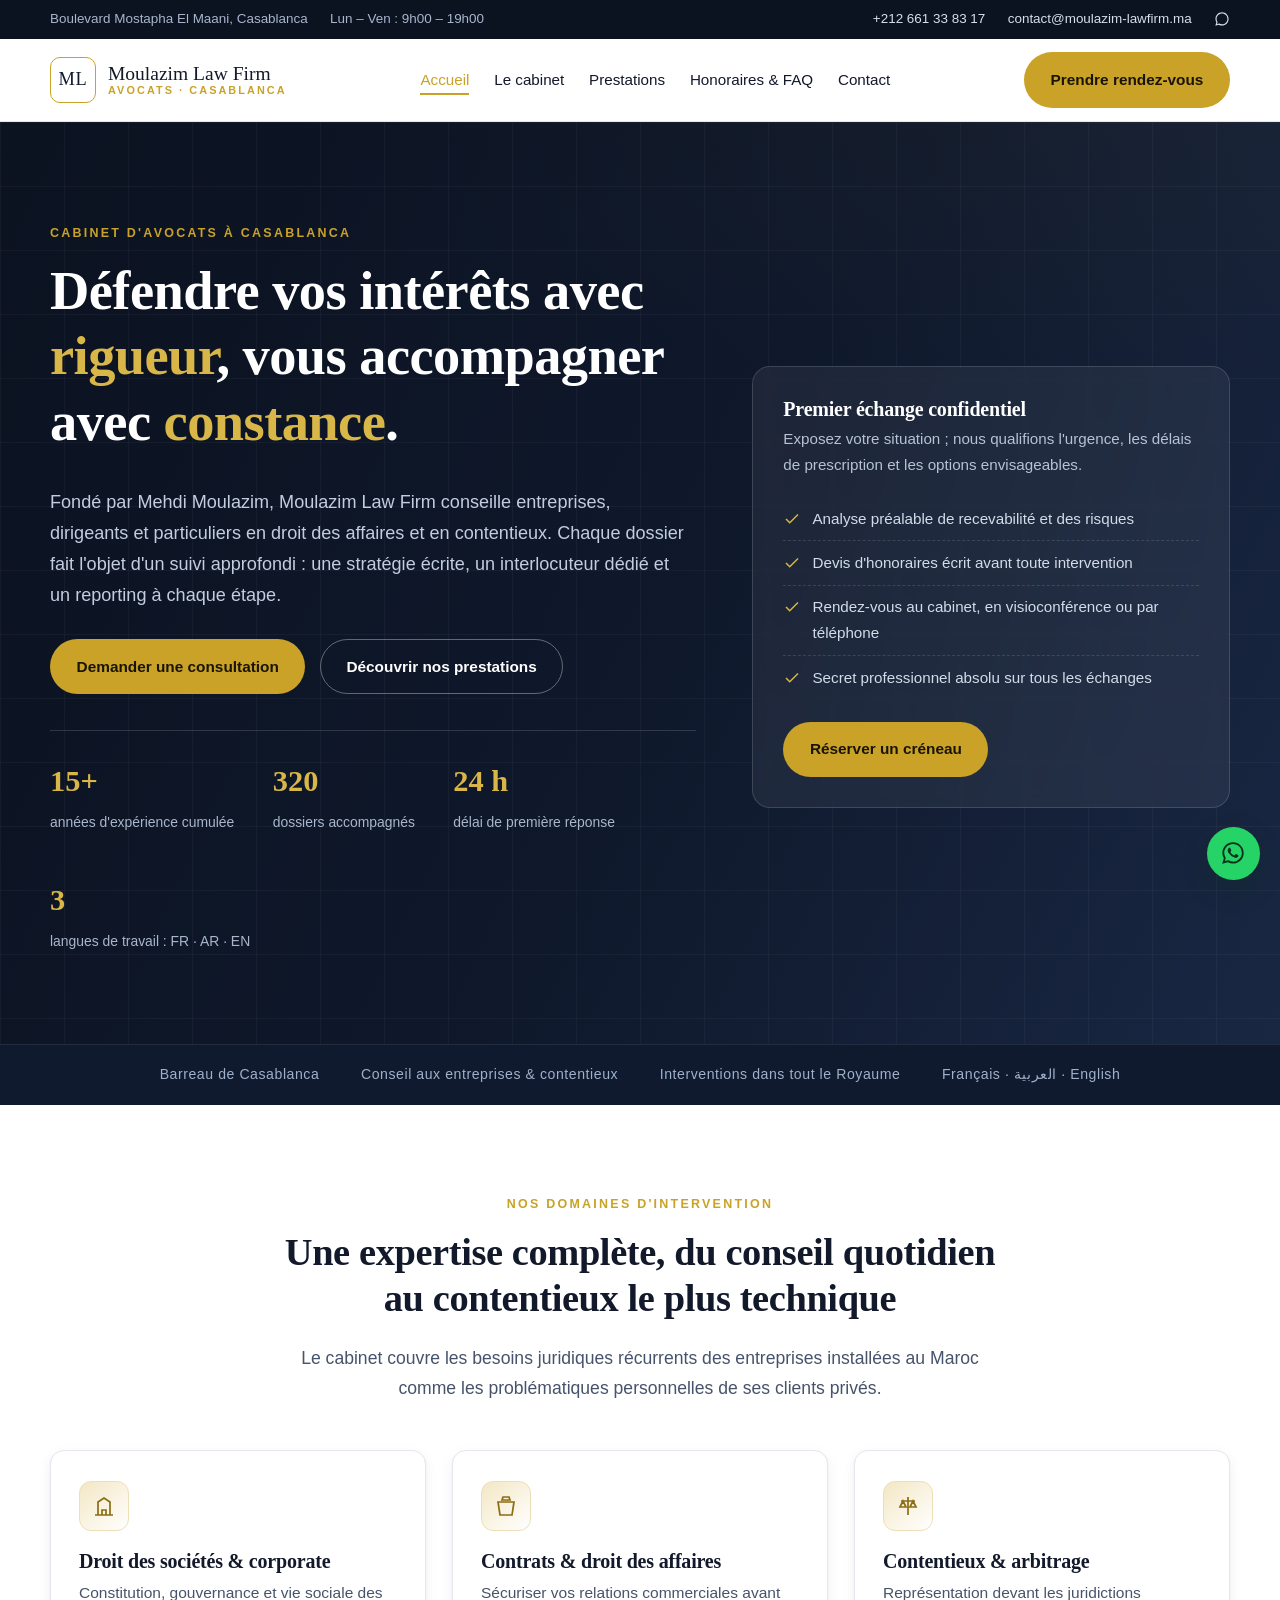
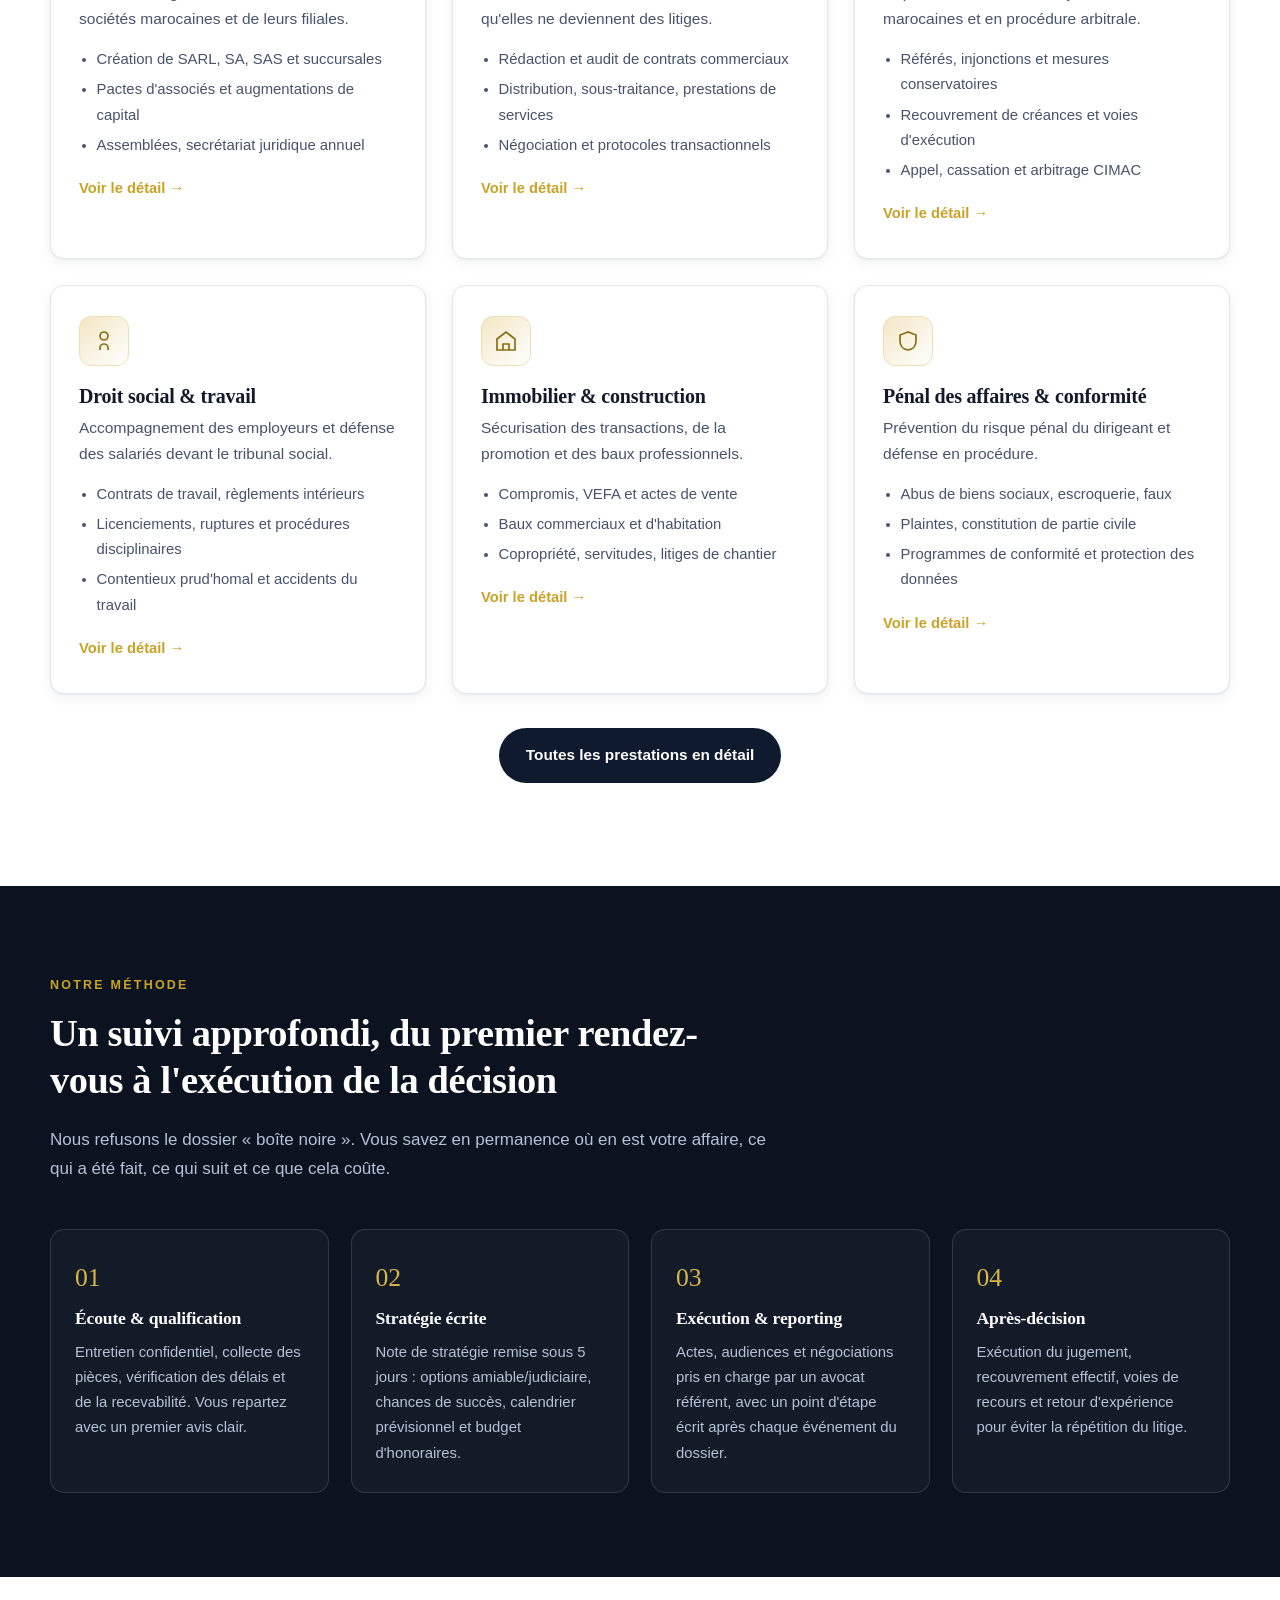
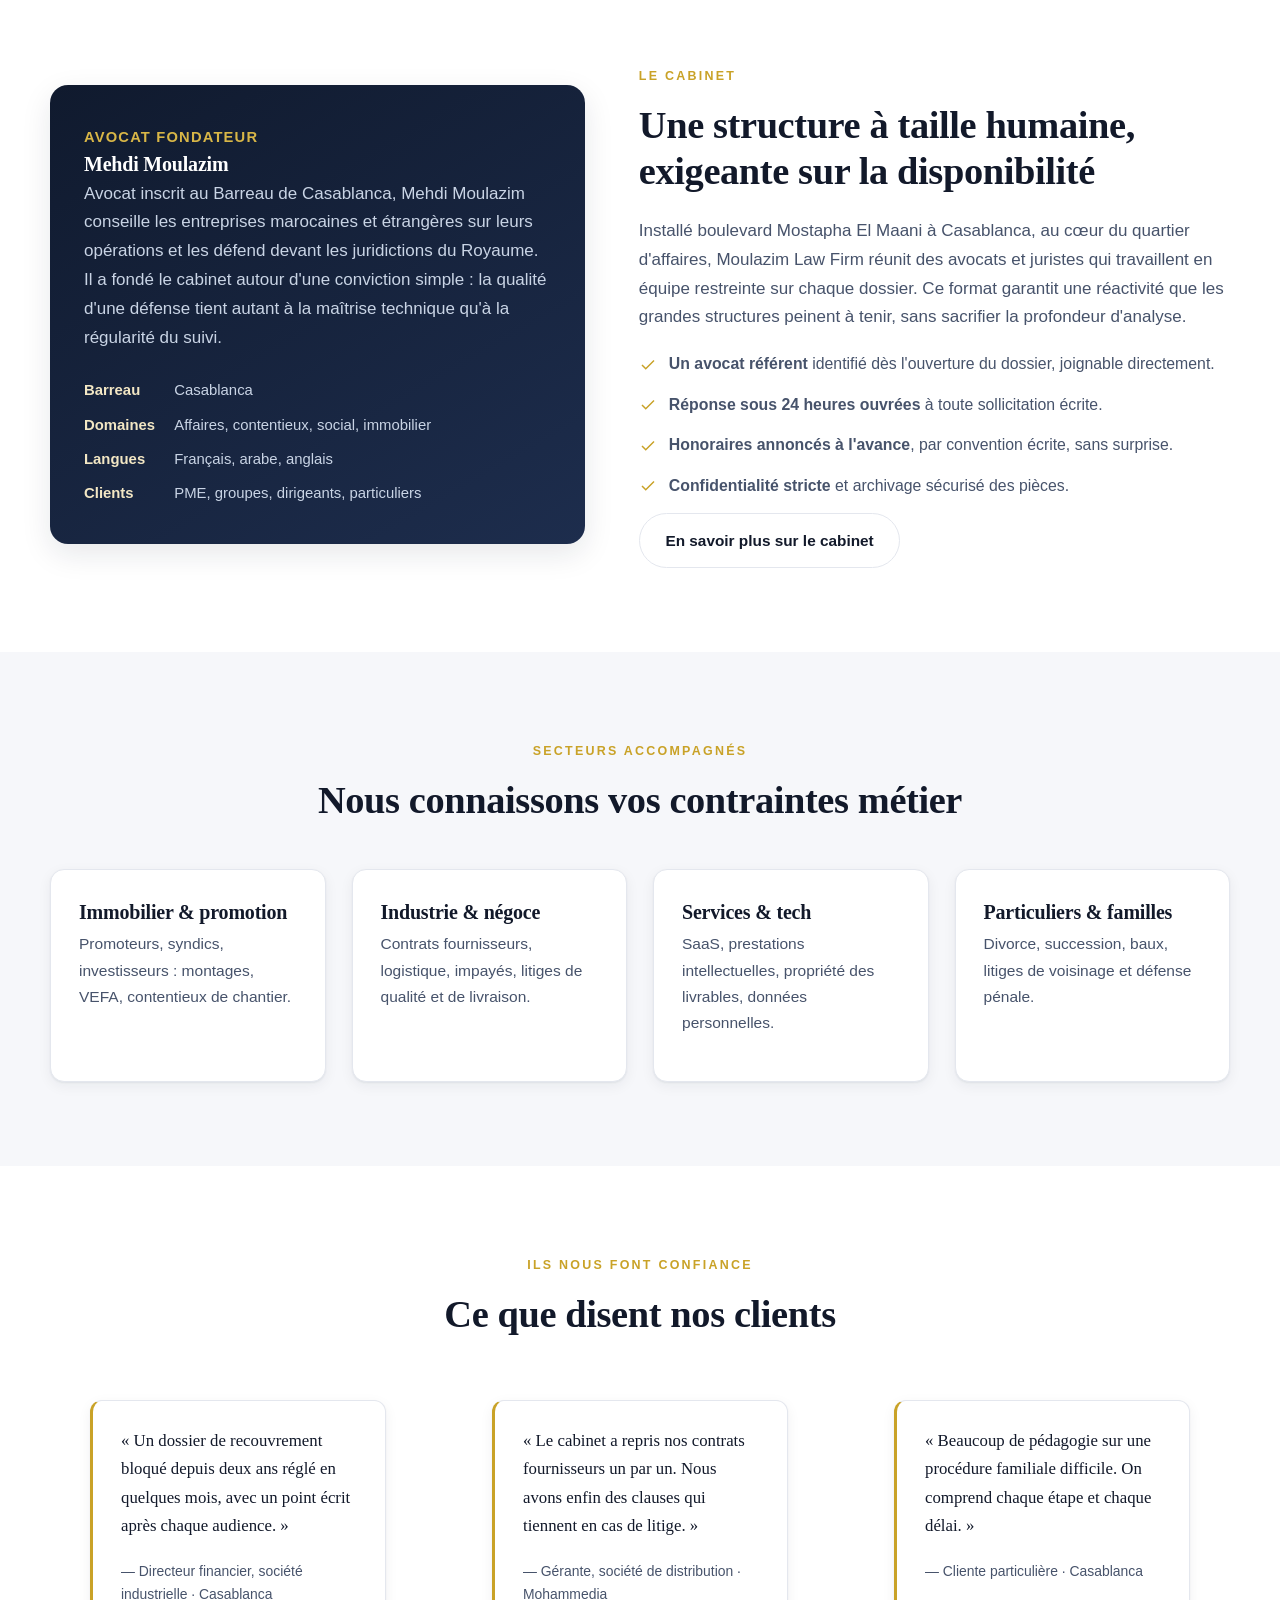
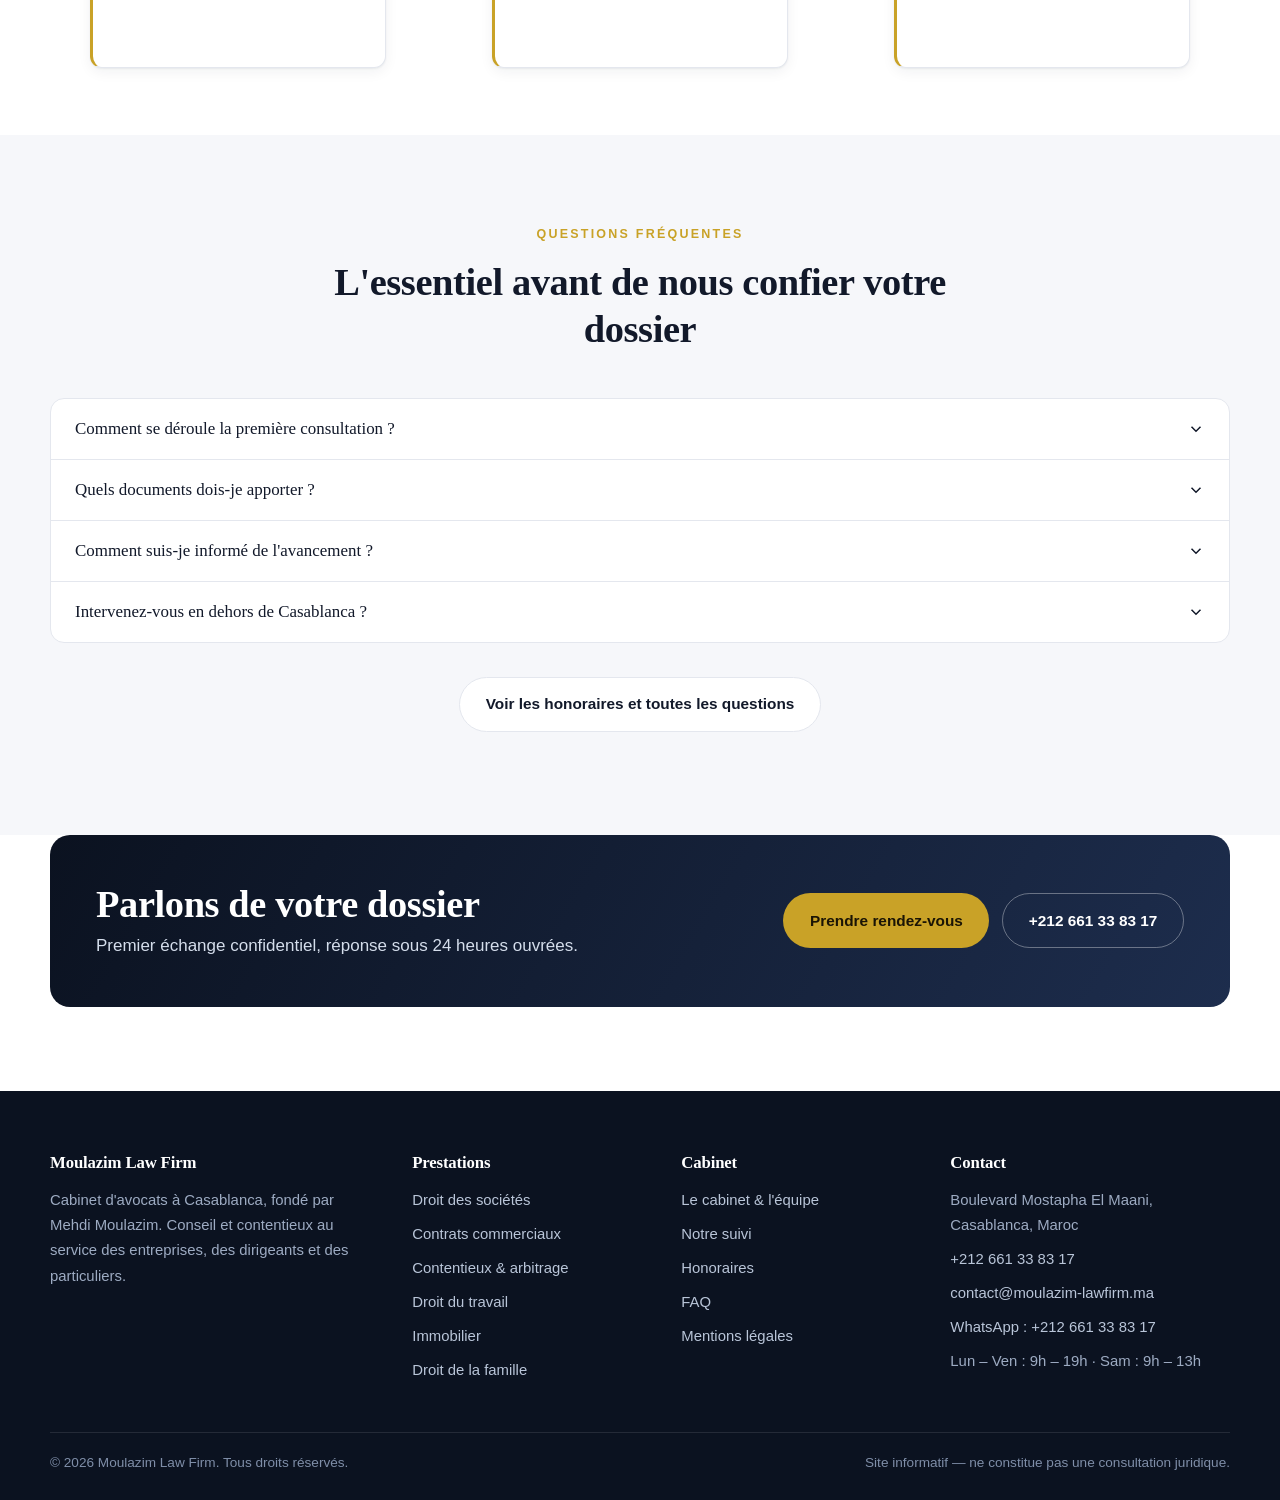
==== commit 59a37dbc: "Retirer le titre « Me » devant Mehdi Moulazim Co-Authored-By: Devin AI <158243242+devin-ai-integrati" ====
--- a/index.html
+++ b/index.html
@@ -3,8 +3,8 @@
 <head>
 <meta charset="utf-8">
 <meta name="viewport" content="width=device-width, initial-scale=1">
-<title>Moulazim Law Firm — Cabinet d'avocats à Casablanca | Me Mehdi Moulazim</title>
-<meta name="description" content="Moulazim Law Firm, cabinet d'avocats à Casablanca (boulevard Mostapha El Maani), fondé par Me Mehdi Moulazim. Droit des affaires, contentieux, travail, immobilier, pénal des affaires, famille — avec un suivi approfondi de chaque dossier.">
+<title>Moulazim Law Firm — Cabinet d'avocats à Casablanca | Mehdi Moulazim</title>
+<meta name="description" content="Moulazim Law Firm, cabinet d'avocats à Casablanca (boulevard Mostapha El Maani), fondé par Mehdi Moulazim. Droit des affaires, contentieux, travail, immobilier, pénal des affaires, famille — avec un suivi approfondi de chaque dossier.">
 <meta name="theme-color" content="#0b1220">
 <link rel="canonical" href="https://www.moulazim-lawfirm.ma/">
 <meta property="og:type" content="website">
@@ -81,7 +81,7 @@
         <div>
           <span class="eyebrow">Cabinet d'avocats à Casablanca</span>
           <h1>Défendre vos intérêts avec <em>rigueur</em>, vous accompagner avec <em>constance</em>.</h1>
-          <p class="lead">Fondé par Me Mehdi Moulazim, Moulazim Law Firm conseille entreprises, dirigeants et particuliers en droit des affaires et en contentieux. Chaque dossier fait l'objet d'un suivi approfondi : une stratégie écrite, un interlocuteur dédié et un reporting à chaque étape.</p>
+          <p class="lead">Fondé par Mehdi Moulazim, Moulazim Law Firm conseille entreprises, dirigeants et particuliers en droit des affaires et en contentieux. Chaque dossier fait l'objet d'un suivi approfondi : une stratégie écrite, un interlocuteur dédié et un reporting à chaque étape.</p>
           <div class="hero-actions">
             <a class="btn btn--gold" href="contact.html">Demander une consultation</a>
             <a class="btn btn--ghost" href="prestations.html">Découvrir nos prestations</a>
@@ -263,8 +263,8 @@
     <div class="container split">
       <div class="portrait reveal">
         <span class="role">Avocat fondateur</span>
-        <h3>Me Mehdi Moulazim</h3>
-        <p>Avocat inscrit au Barreau de Casablanca, Me Mehdi Moulazim conseille les entreprises marocaines et étrangères sur leurs opérations et les défend devant les juridictions du Royaume. Il a fondé le cabinet autour d'une conviction simple : la qualité d'une défense tient autant à la maîtrise technique qu'à la régularité du suivi.</p>
+        <h3>Mehdi Moulazim</h3>
+        <p>Avocat inscrit au Barreau de Casablanca, Mehdi Moulazim conseille les entreprises marocaines et étrangères sur leurs opérations et les défend devant les juridictions du Royaume. Il a fondé le cabinet autour d'une conviction simple : la qualité d'une défense tient autant à la maîtrise technique qu'à la régularité du suivi.</p>
         <dl>
           <dt>Barreau</dt><dd>Casablanca</dd>
           <dt>Domaines</dt><dd>Affaires, contentieux, social, immobilier</dd>
@@ -395,7 +395,7 @@
     <div class="footer-grid">
       <div>
         <h4>Moulazim Law Firm</h4>
-        <p>Cabinet d'avocats à Casablanca, fondé par Me Mehdi Moulazim. Conseil et contentieux au service des entreprises, des dirigeants et des particuliers.</p>
+        <p>Cabinet d'avocats à Casablanca, fondé par Mehdi Moulazim. Conseil et contentieux au service des entreprises, des dirigeants et des particuliers.</p>
       </div>
       <div>
         <h4>Prestations</h4>
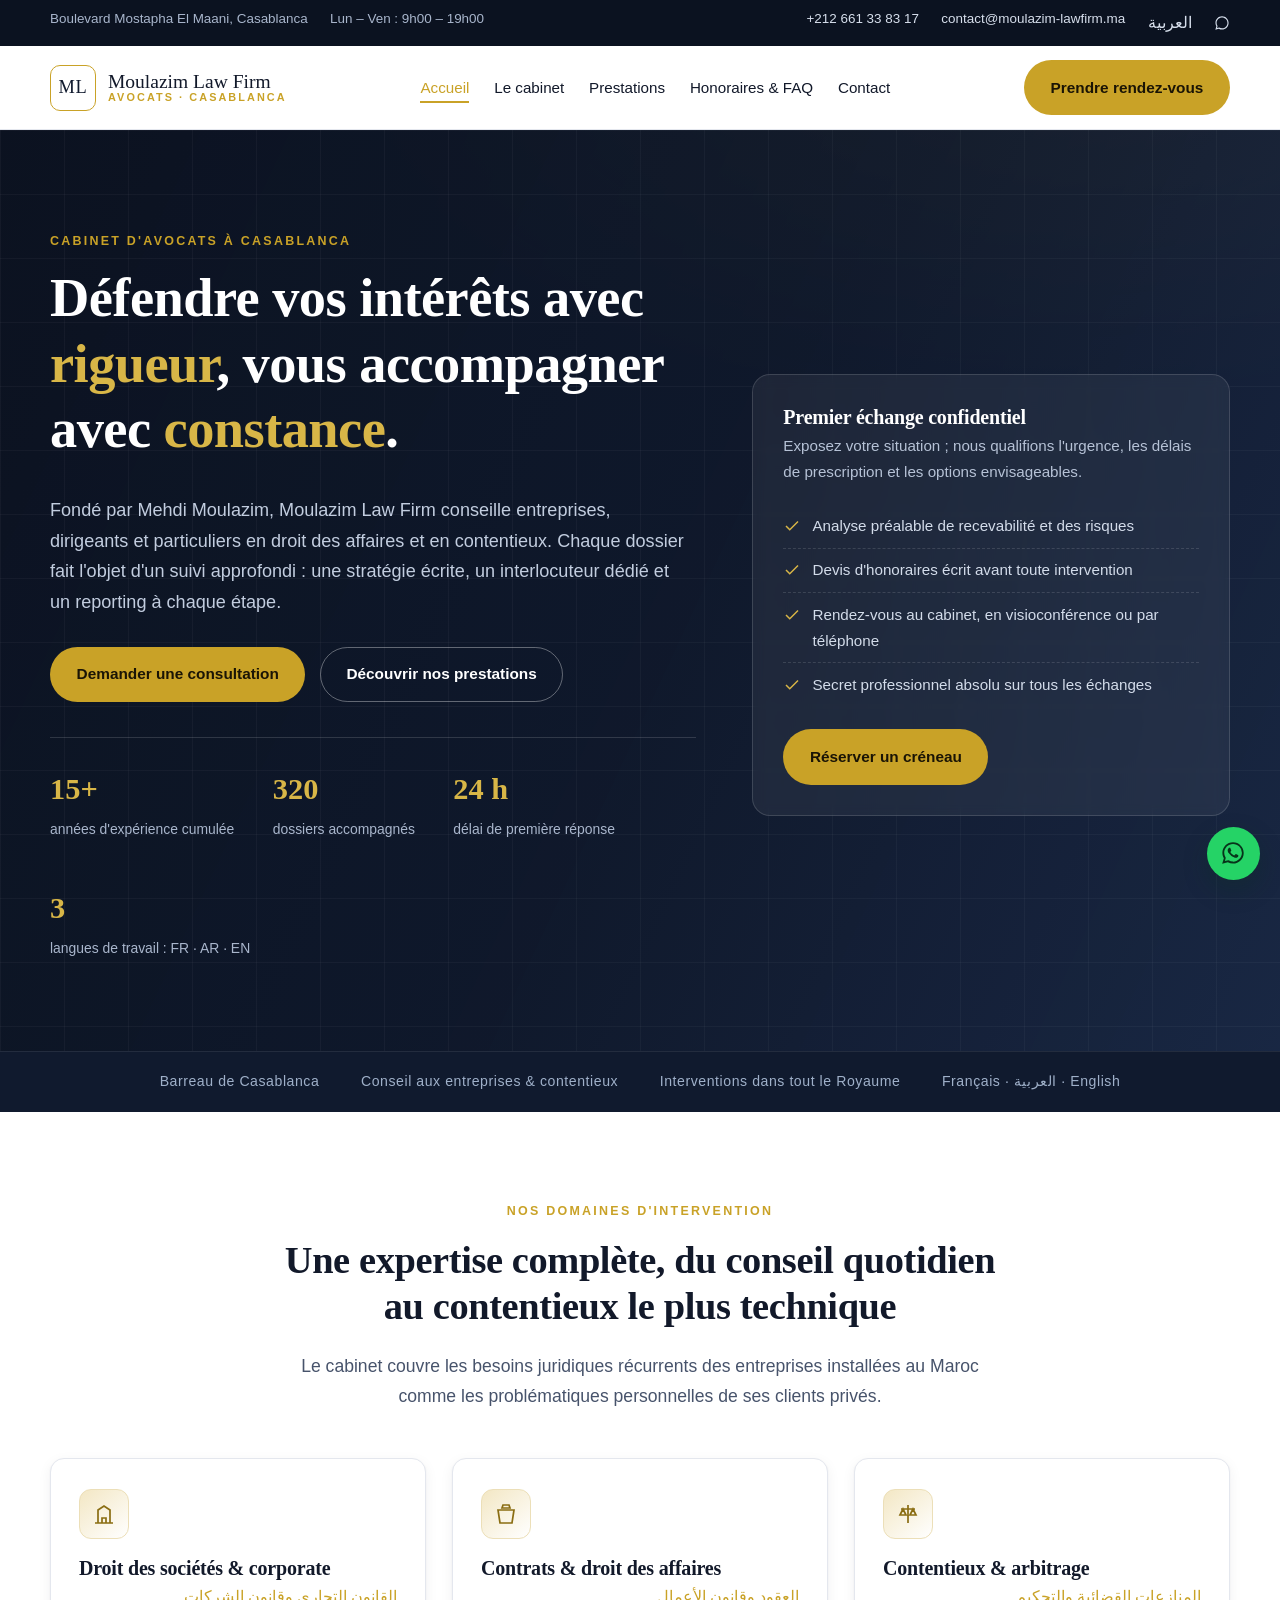
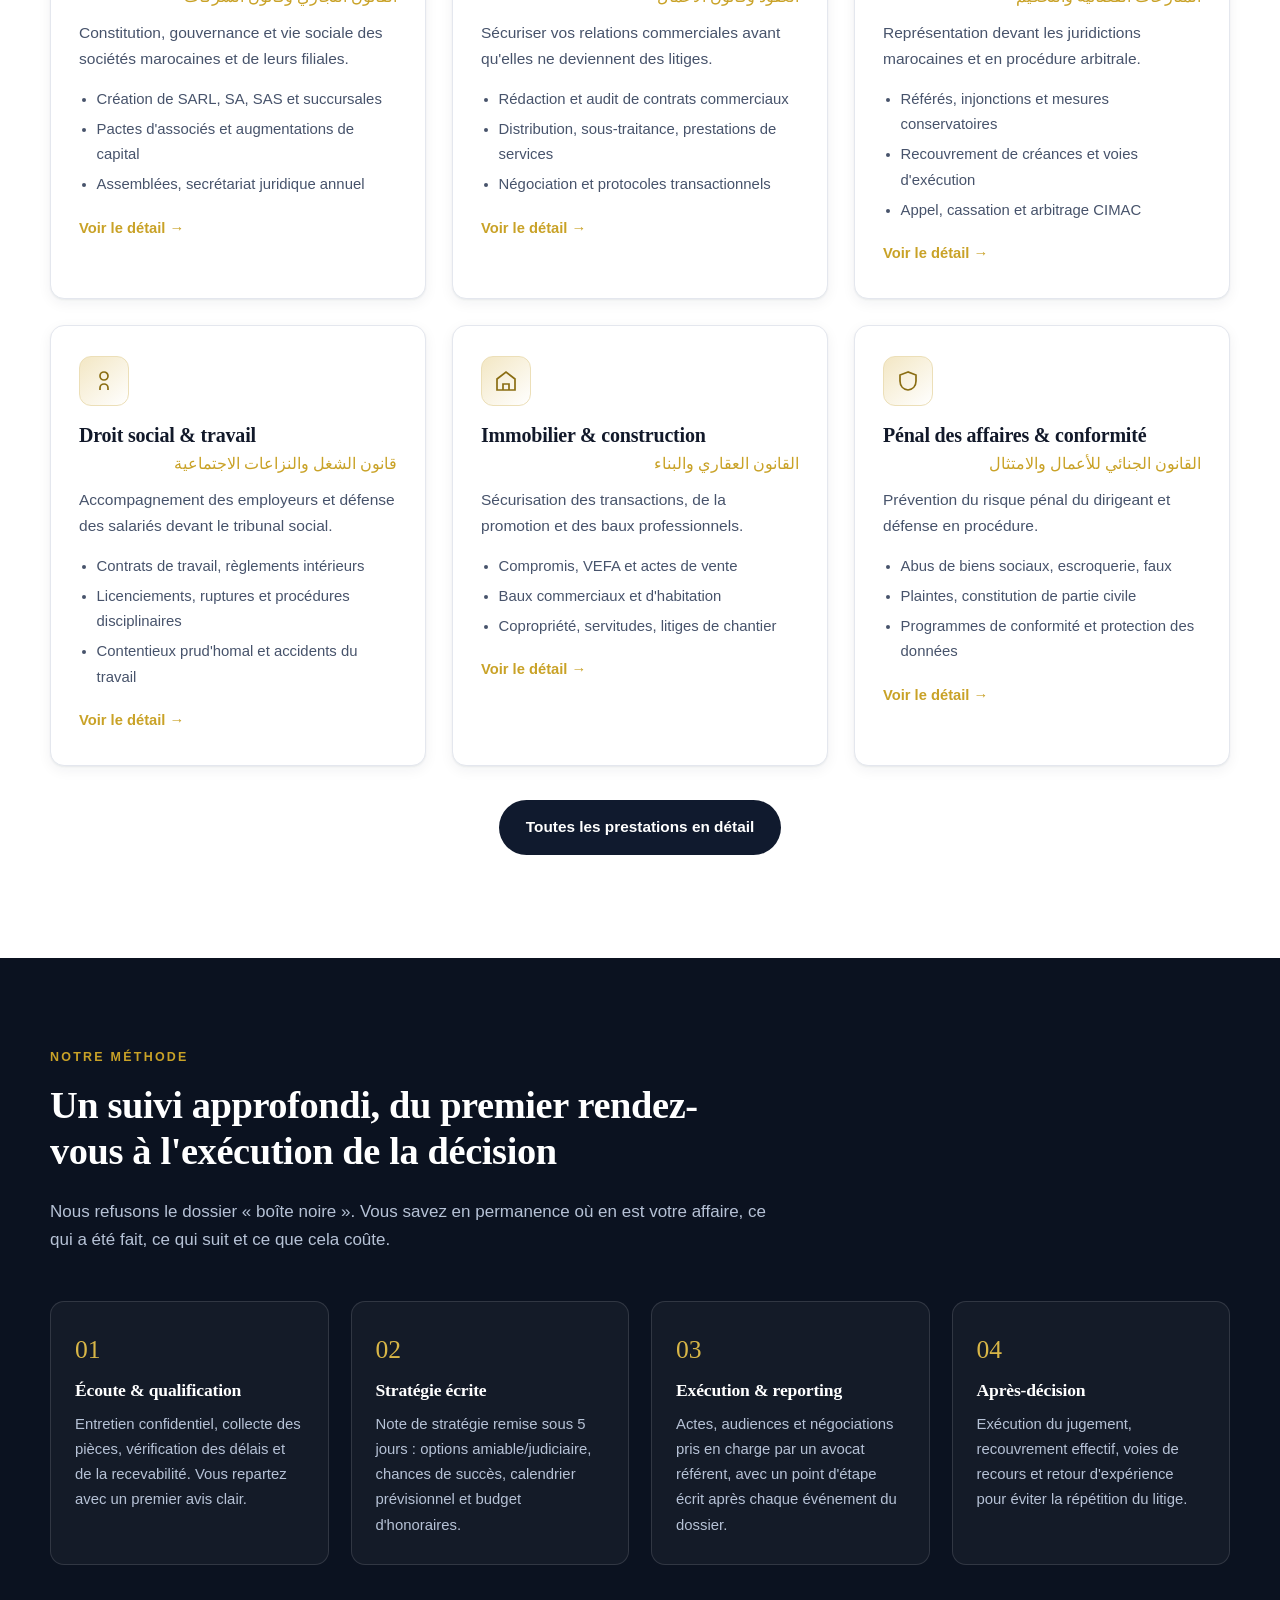
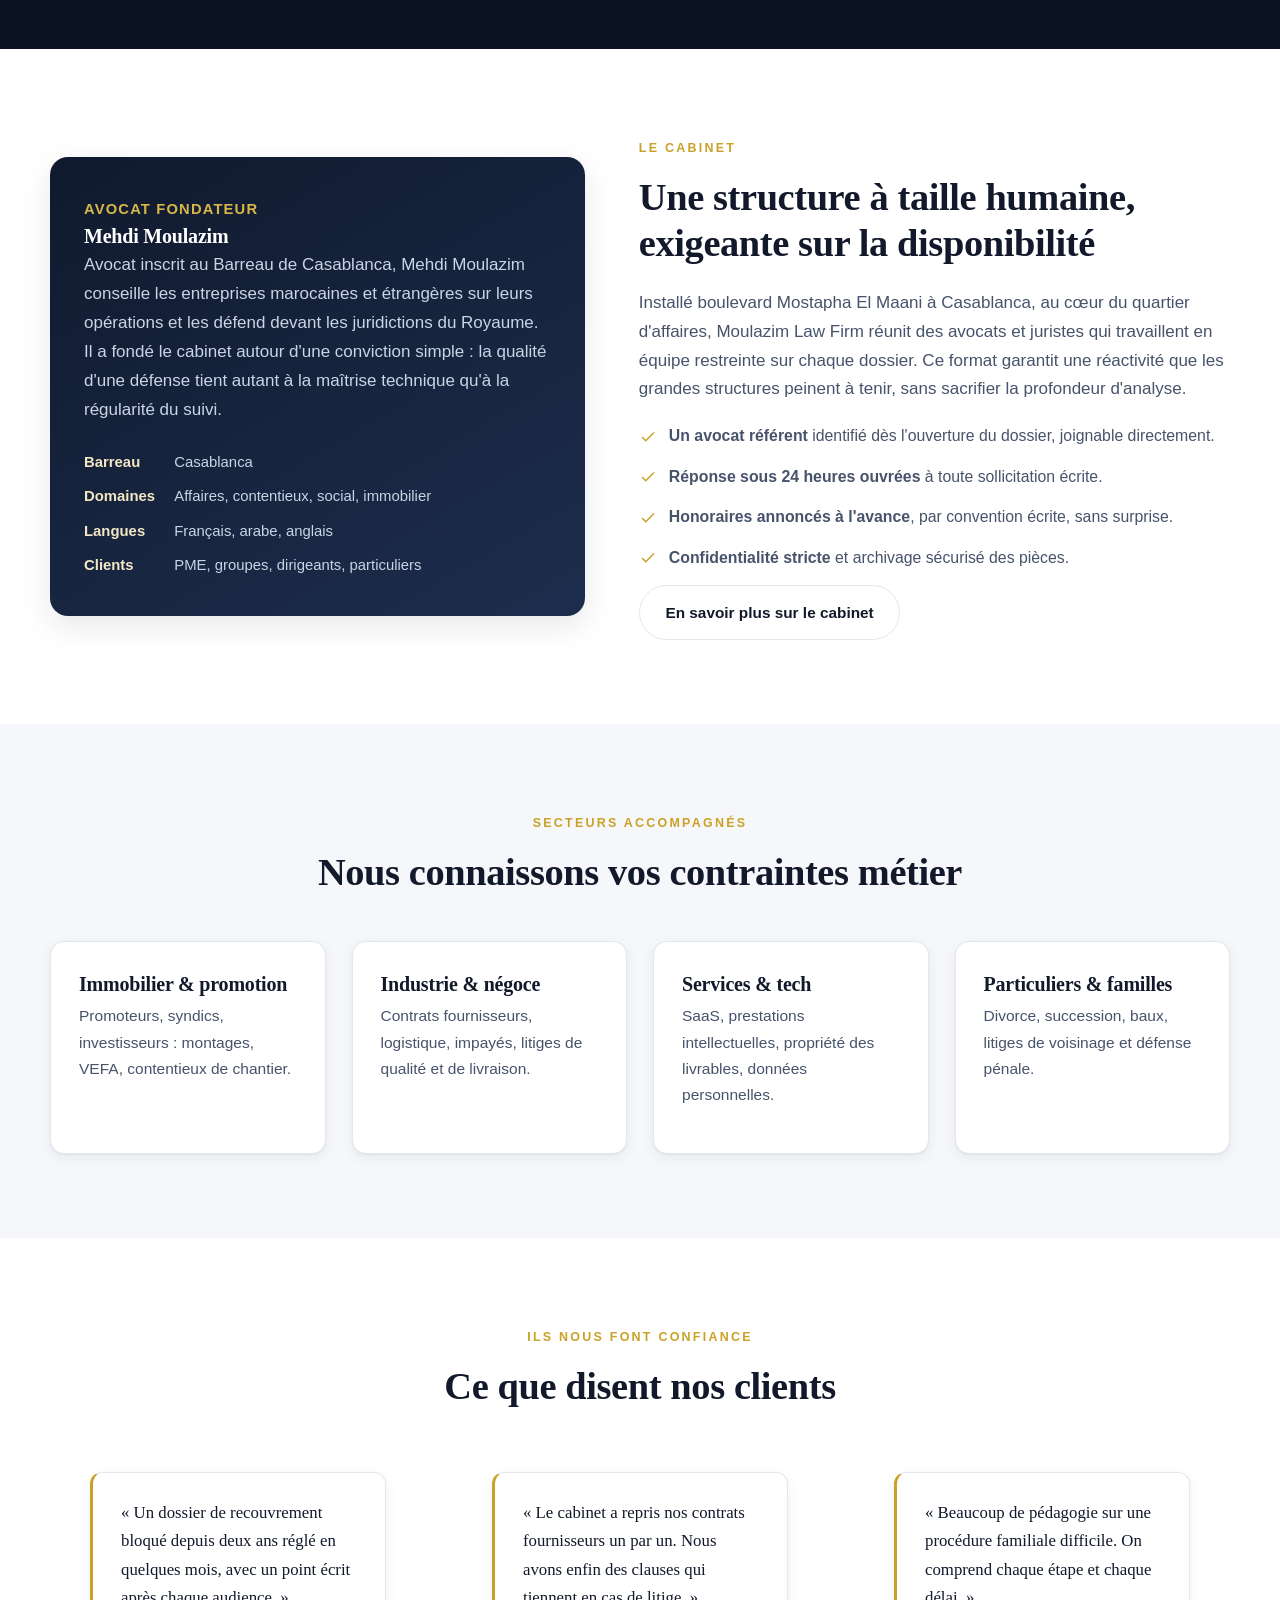
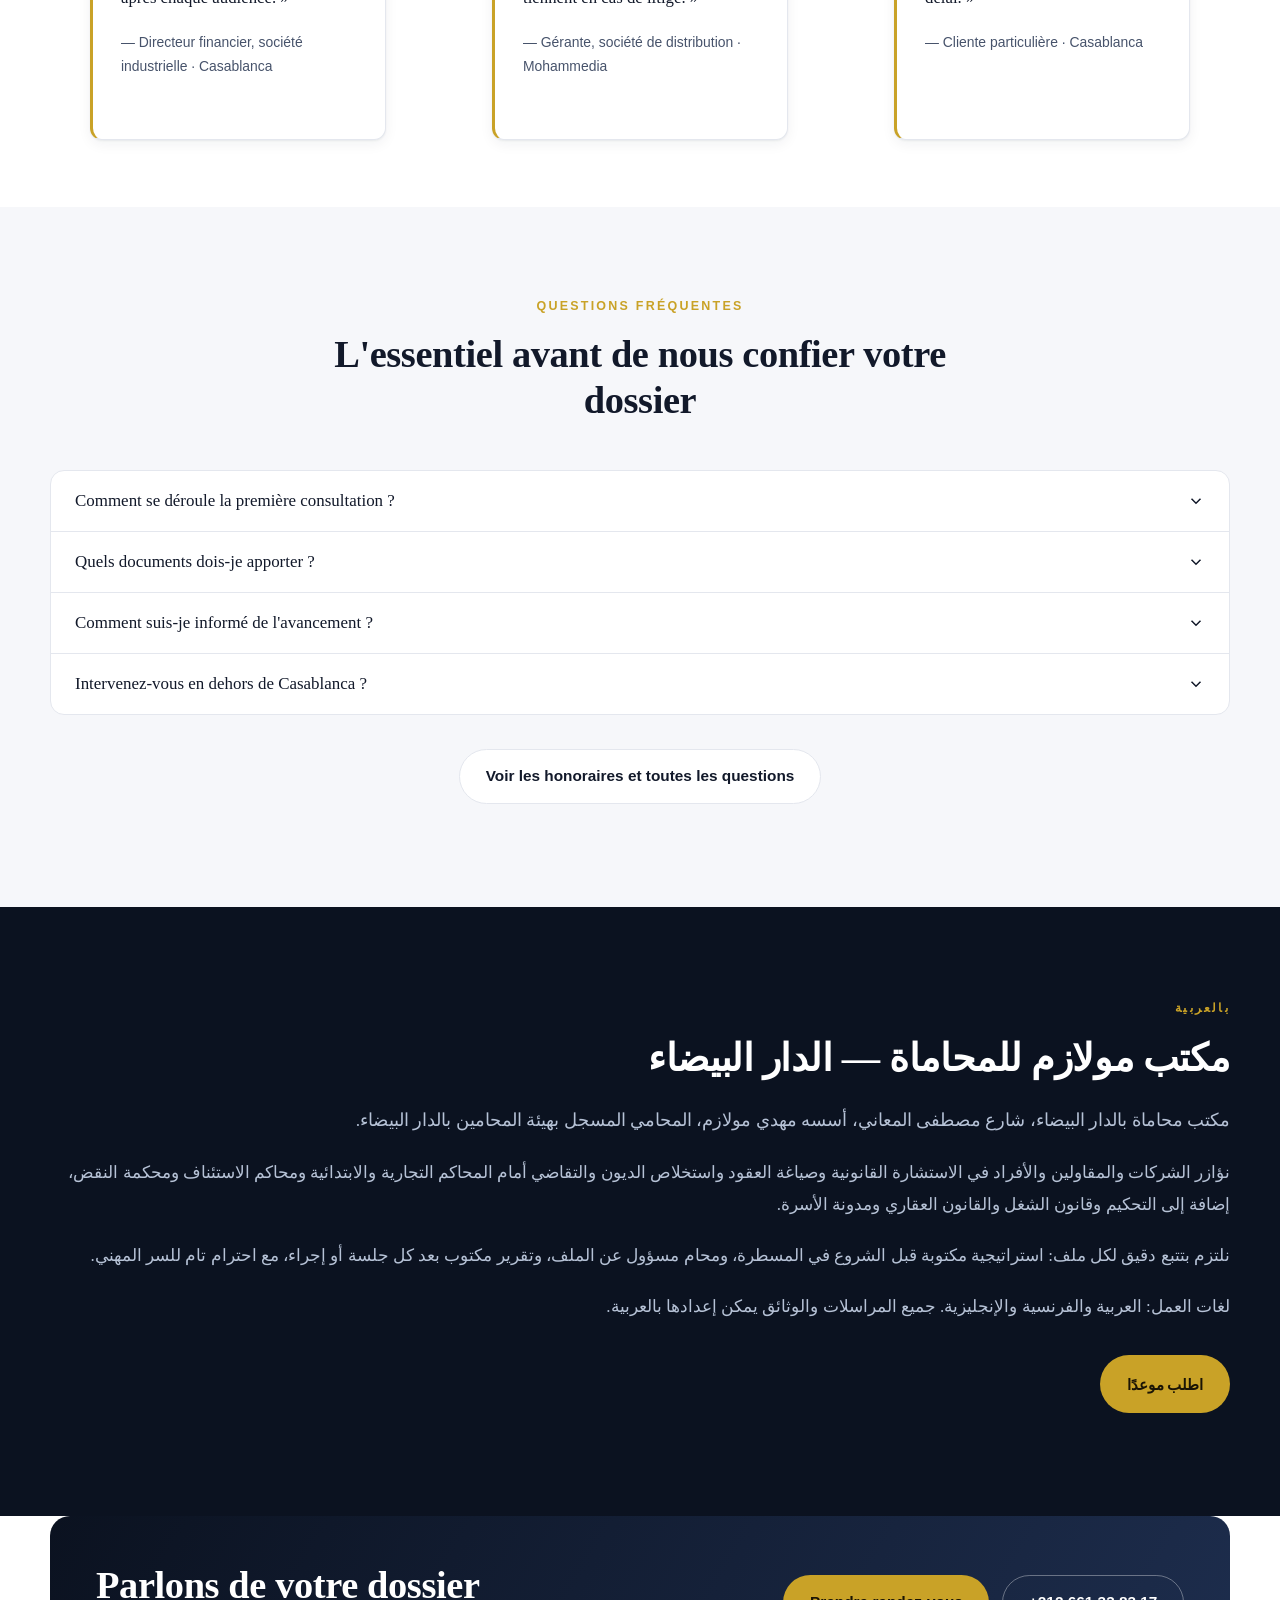
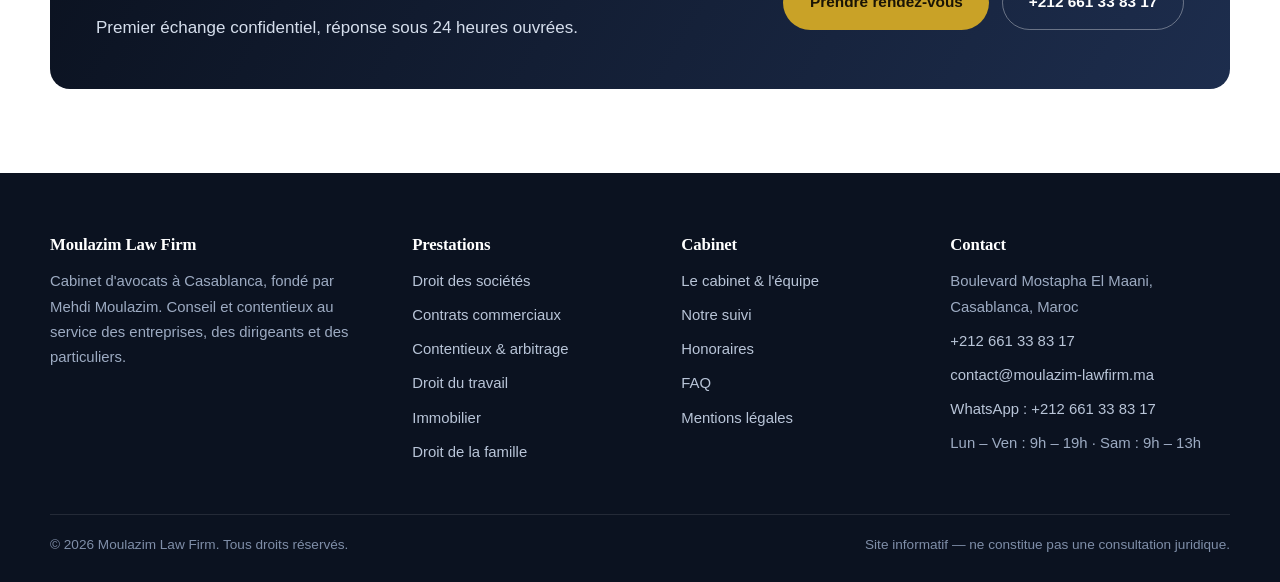
==== commit b38dd8d1: "Ajouter la dimension arabe : termes juridiques, blocs RTL et lexique FR/AR Co-Authored-By: Devin AI " ====
--- a/index.html
+++ b/index.html
@@ -44,6 +44,7 @@
     <div class="topbar-list">
       <a href="tel:+212661338317">+212&nbsp;661&nbsp;33&nbsp;83&nbsp;17</a>
       <a href="mailto:contact@moulazim-lawfirm.ma">contact@moulazim-lawfirm.ma</a>
+      <a class="lang-ar" lang="ar" dir="rtl" href="#arabe">العربية</a>
       <a class="topbar-wa" href="https://wa.me/212661338317" target="_blank" rel="noopener" aria-label="WhatsApp du cabinet"><svg width="16" height="16" viewBox="0 0 24 24" fill="currentColor" aria-hidden="true"><path d="M12.04 2C6.6 2 2.2 6.4 2.2 11.84c0 1.86.5 3.6 1.36 5.1L2 22l5.2-1.52a9.8 9.8 0 0 0 4.84 1.26h.01c5.43 0 9.83-4.4 9.83-9.84C21.88 6.4 17.48 2 12.04 2Zm0 17.9h-.01a8.1 8.1 0 0 1-4.13-1.13l-.3-.18-3.08.9.82-3-.2-.31a8.06 8.06 0 0 1-1.24-4.34c0-4.5 3.66-8.16 8.16-8.16 2.18 0 4.23.85 5.77 2.4a8.1 8.1 0 0 1 2.39 5.77c0 4.5-3.67 8.16-8.18 8.16Z"/></svg></a>
     </div>
   </div>
@@ -144,6 +145,7 @@
             <svg width="24" height="24" viewBox="0 0 24 24" fill="none" stroke="#8a6d12" stroke-width="1.7" aria-hidden="true"><path d="M3 21h18M6 21V8l6-4 6 4v13M10 21v-5h4v5"/></svg>
           </div>
           <h3>Droit des sociétés &amp; corporate</h3>
+          <span class="ar-term" lang="ar" dir="rtl">القانون التجاري وقانون الشركات</span>
           <p>Constitution, gouvernance et vie sociale des sociétés marocaines et de leurs filiales.</p>
           <ul>
             <li>Création de SARL, SA, SAS et succursales</li>
@@ -158,6 +160,7 @@
             <svg width="24" height="24" viewBox="0 0 24 24" fill="none" stroke="#8a6d12" stroke-width="1.7" aria-hidden="true"><path d="M9 3h6l1 3H8l1-3ZM4 8h16l-2 13H6L4 8Z"/></svg>
           </div>
           <h3>Contrats &amp; droit des affaires</h3>
+          <span class="ar-term" lang="ar" dir="rtl">العقود وقانون الأعمال</span>
           <p>Sécuriser vos relations commerciales avant qu'elles ne deviennent des litiges.</p>
           <ul>
             <li>Rédaction et audit de contrats commerciaux</li>
@@ -172,6 +175,7 @@
             <svg width="24" height="24" viewBox="0 0 24 24" fill="none" stroke="#8a6d12" stroke-width="1.7" aria-hidden="true"><path d="M12 3v18M5 7h14M7 7l-3 6h6L7 7Zm10 0-3 6h6l-3-6Z"/></svg>
           </div>
           <h3>Contentieux &amp; arbitrage</h3>
+          <span class="ar-term" lang="ar" dir="rtl">المنازعات القضائية والتحكيم</span>
           <p>Représentation devant les juridictions marocaines et en procédure arbitrale.</p>
           <ul>
             <li>Référés, injonctions et mesures conservatoires</li>
@@ -186,6 +190,7 @@
             <svg width="24" height="24" viewBox="0 0 24 24" fill="none" stroke="#8a6d12" stroke-width="1.7" aria-hidden="true"><path d="M16 21v-2a4 4 0 0 0-8 0v2M12 11a4 4 0 1 0 0-8 4 4 0 0 0 0 8Z"/></svg>
           </div>
           <h3>Droit social &amp; travail</h3>
+          <span class="ar-term" lang="ar" dir="rtl">قانون الشغل والنزاعات الاجتماعية</span>
           <p>Accompagnement des employeurs et défense des salariés devant le tribunal social.</p>
           <ul>
             <li>Contrats de travail, règlements intérieurs</li>
@@ -200,6 +205,7 @@
             <svg width="24" height="24" viewBox="0 0 24 24" fill="none" stroke="#8a6d12" stroke-width="1.7" aria-hidden="true"><path d="M3 10 12 3l9 7v11H3V10Zm6 11v-6h6v6"/></svg>
           </div>
           <h3>Immobilier &amp; construction</h3>
+          <span class="ar-term" lang="ar" dir="rtl">القانون العقاري والبناء</span>
           <p>Sécurisation des transactions, de la promotion et des baux professionnels.</p>
           <ul>
             <li>Compromis, VEFA et actes de vente</li>
@@ -214,6 +220,7 @@
             <svg width="24" height="24" viewBox="0 0 24 24" fill="none" stroke="#8a6d12" stroke-width="1.7" aria-hidden="true"><path d="M12 3 4 6v6c0 5 3.4 8.4 8 9 4.6-.6 8-4 8-9V6l-8-3Z"/></svg>
           </div>
           <h3>Pénal des affaires &amp; conformité</h3>
+          <span class="ar-term" lang="ar" dir="rtl">القانون الجنائي للأعمال والامتثال</span>
           <p>Prévention du risque pénal du dirigeant et défense en procédure.</p>
           <ul>
             <li>Abus de biens sociaux, escroquerie, faux</li>
@@ -373,6 +380,20 @@
     </div>
   </section>
 
+  <section class="section section--dark" id="arabe">
+    <div class="container">
+      <div class="ar-block reveal" lang="ar" dir="rtl">
+        <span class="eyebrow">بالعربية</span>
+        <h2>مكتب مولازم للمحاماة — الدار البيضاء</h2>
+        <p class="lead">مكتب محاماة بالدار البيضاء، شارع مصطفى المعاني، أسسه مهدي مولازم، المحامي المسجل بهيئة المحامين بالدار البيضاء.</p>
+        <p>نؤازر الشركات والمقاولين والأفراد في الاستشارة القانونية وصياغة العقود واستخلاص الديون والتقاضي أمام المحاكم التجارية والابتدائية ومحاكم الاستئناف ومحكمة النقض، إضافة إلى التحكيم وقانون الشغل والقانون العقاري ومدونة الأسرة.</p>
+        <p>نلتزم بتتبع دقيق لكل ملف: استراتيجية مكتوبة قبل الشروع في المسطرة، ومحام مسؤول عن الملف، وتقرير مكتوب بعد كل جلسة أو إجراء، مع احترام تام للسر المهني.</p>
+        <p>لغات العمل: العربية والفرنسية والإنجليزية. جميع المراسلات والوثائق يمكن إعدادها بالعربية.</p>
+        <p class="mt-md"><a class="btn btn--gold" href="contact.html">اطلب موعدًا</a></p>
+      </div>
+    </div>
+  </section>
+
   <section class="section pt-0">
     <div class="container">
       <div class="cta-band reveal">
--- a/assets/css/style.css
+++ b/assets/css/style.css
@@ -483,12 +483,42 @@
 
 .wa-float svg { width: 26px; height: 26px; }
 
+.lang-ar { font-size: 1rem; }
+
 .topbar-wa { display: inline-flex; align-items: center; color: #25d366; }
 .topbar-wa:hover { color: #1fbe5a; }
 
 @media (max-width: 560px) {
   .wa-float { right: 14px; bottom: 14px; }
 }
+
+/* ---------- Arabe (RTL) ---------- */
+[lang="ar"] {
+  font-family: "Noto Naskh Arabic", "Amiri", "Geeza Pro", "Segoe UI", serif;
+  line-height: 1.9;
+}
+
+.ar-term {
+  display: block;
+  margin-top: -.35rem;
+  margin-bottom: .5rem;
+  font-size: .98rem;
+  color: var(--gold-500);
+  text-align: right;
+}
+
+.section--dark .ar-term, .portrait .ar-term { color: var(--gold-400); }
+
+.ar-block { direction: rtl; text-align: right; }
+.ar-block h2, .ar-block h3, .ar-block p, .ar-block li { text-align: right; }
+.ar-block .lead { max-width: 900px; margin-left: auto; }
+
+.prose-wide { max-width: 900px; margin: 0 auto; }
+
+.lexique { width: 100%; border-collapse: collapse; margin-top: 1.2rem; }
+.lexique th, .lexique td { padding: .75rem 1rem; border-bottom: 1px solid var(--line); text-align: left; }
+.lexique th { background: var(--bg-soft); font-size: .88rem; text-transform: uppercase; letter-spacing: .08em; color: var(--ink); }
+.lexique td[lang="ar"] { direction: rtl; text-align: right; font-size: 1.05rem; }
 
 /* ---------- Utilitaires ---------- */
 .text-center { text-align: center; }
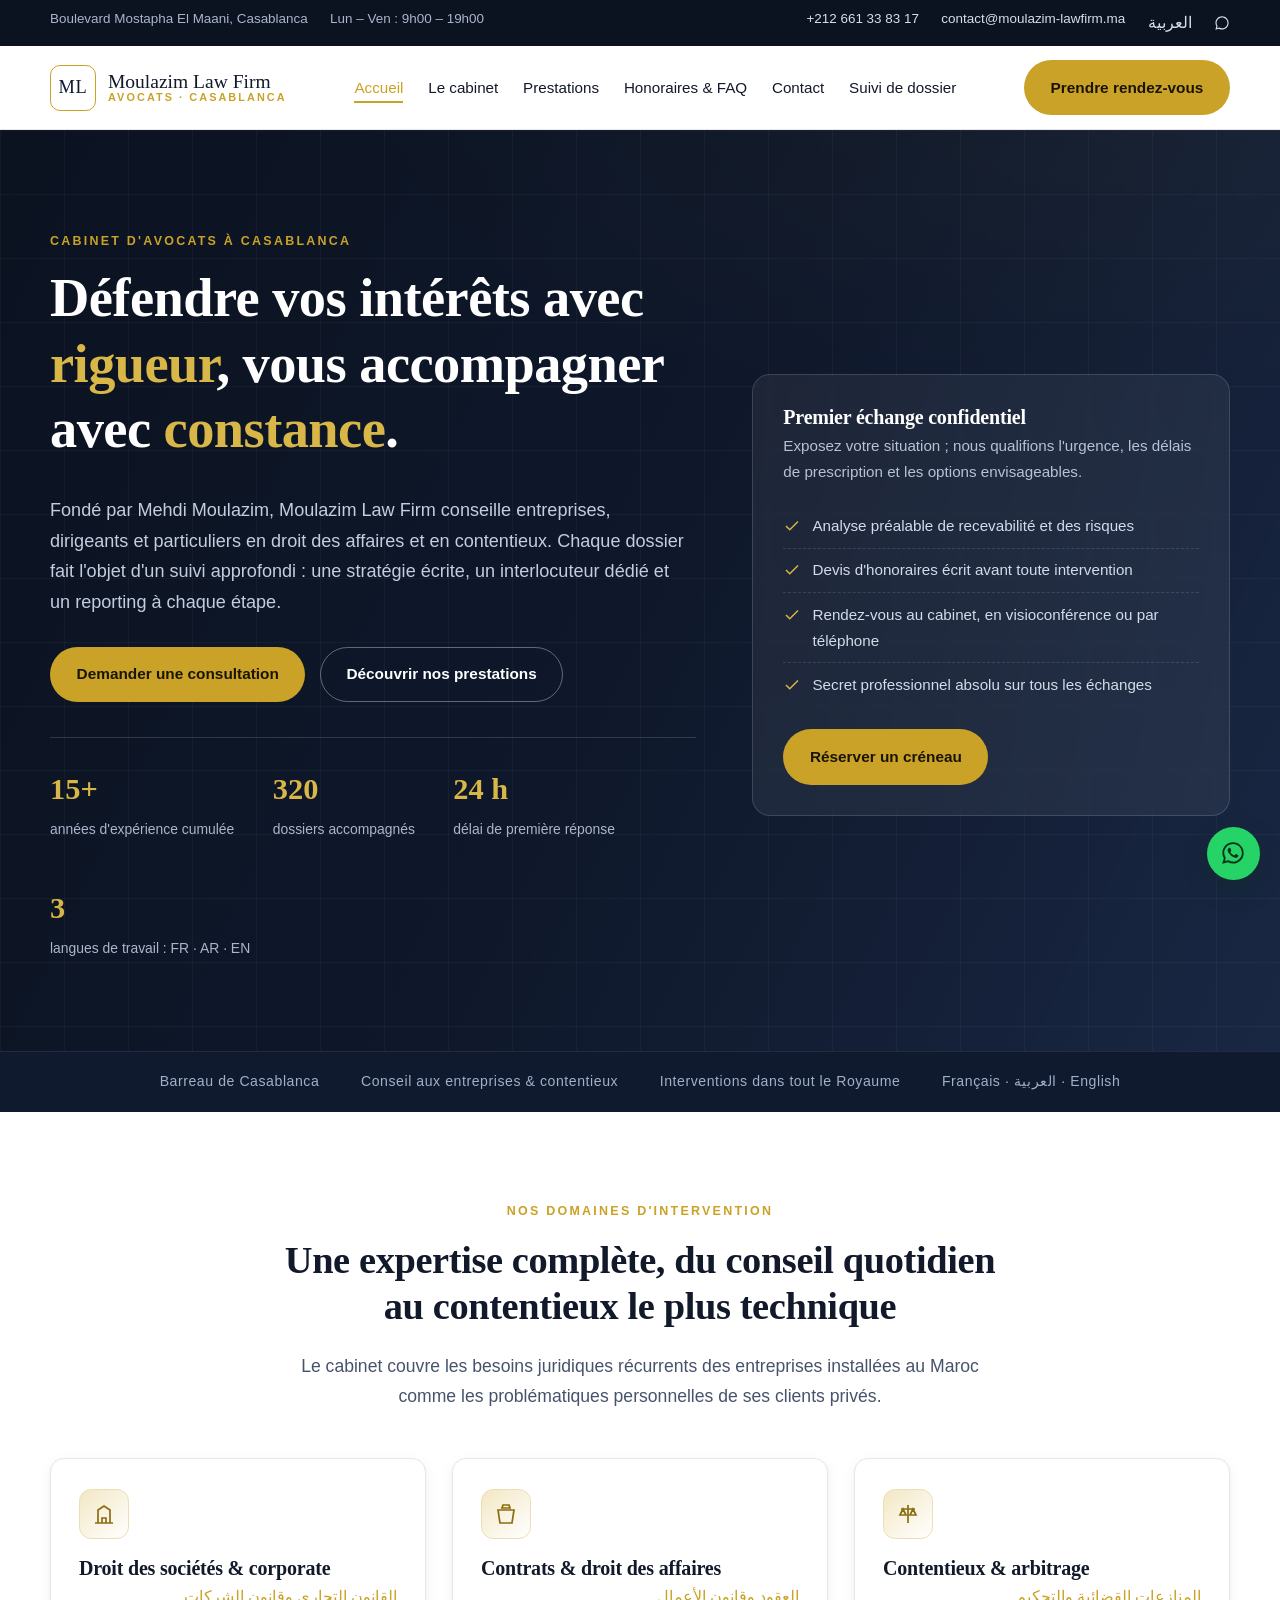
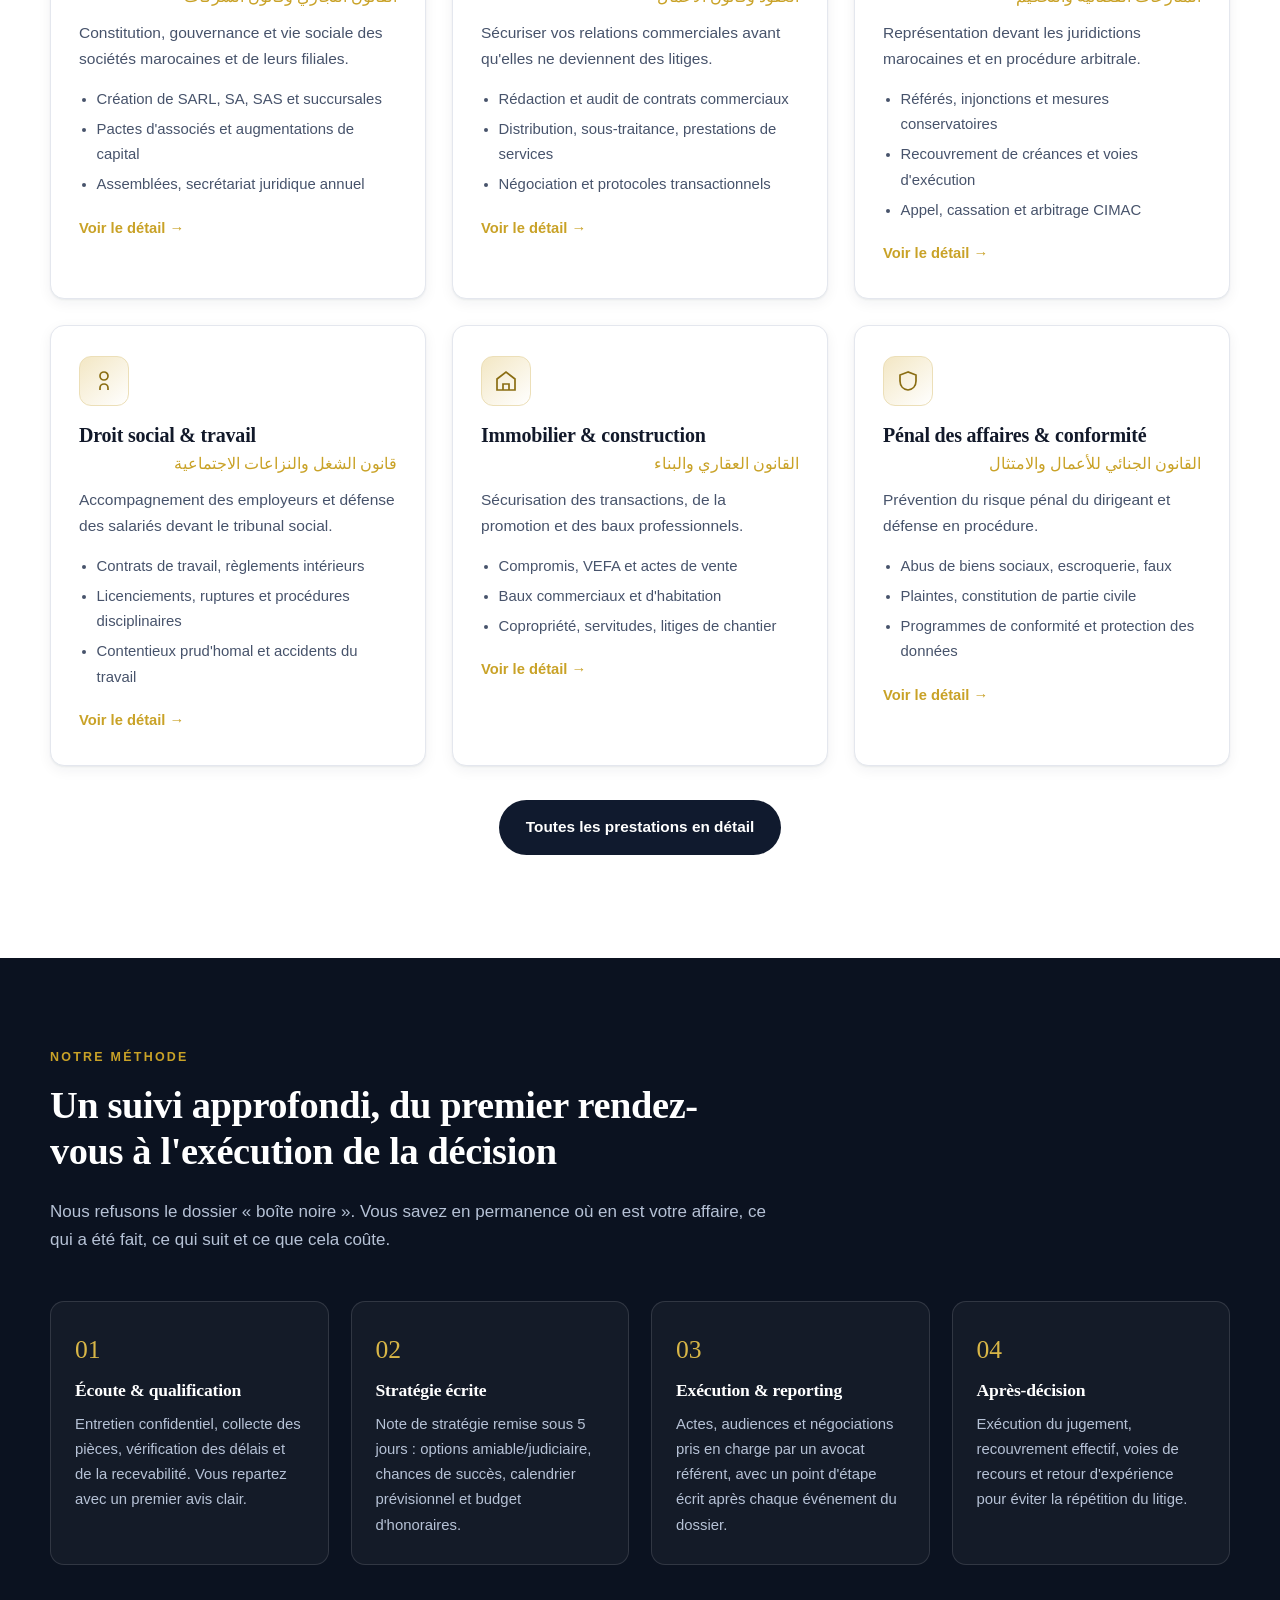
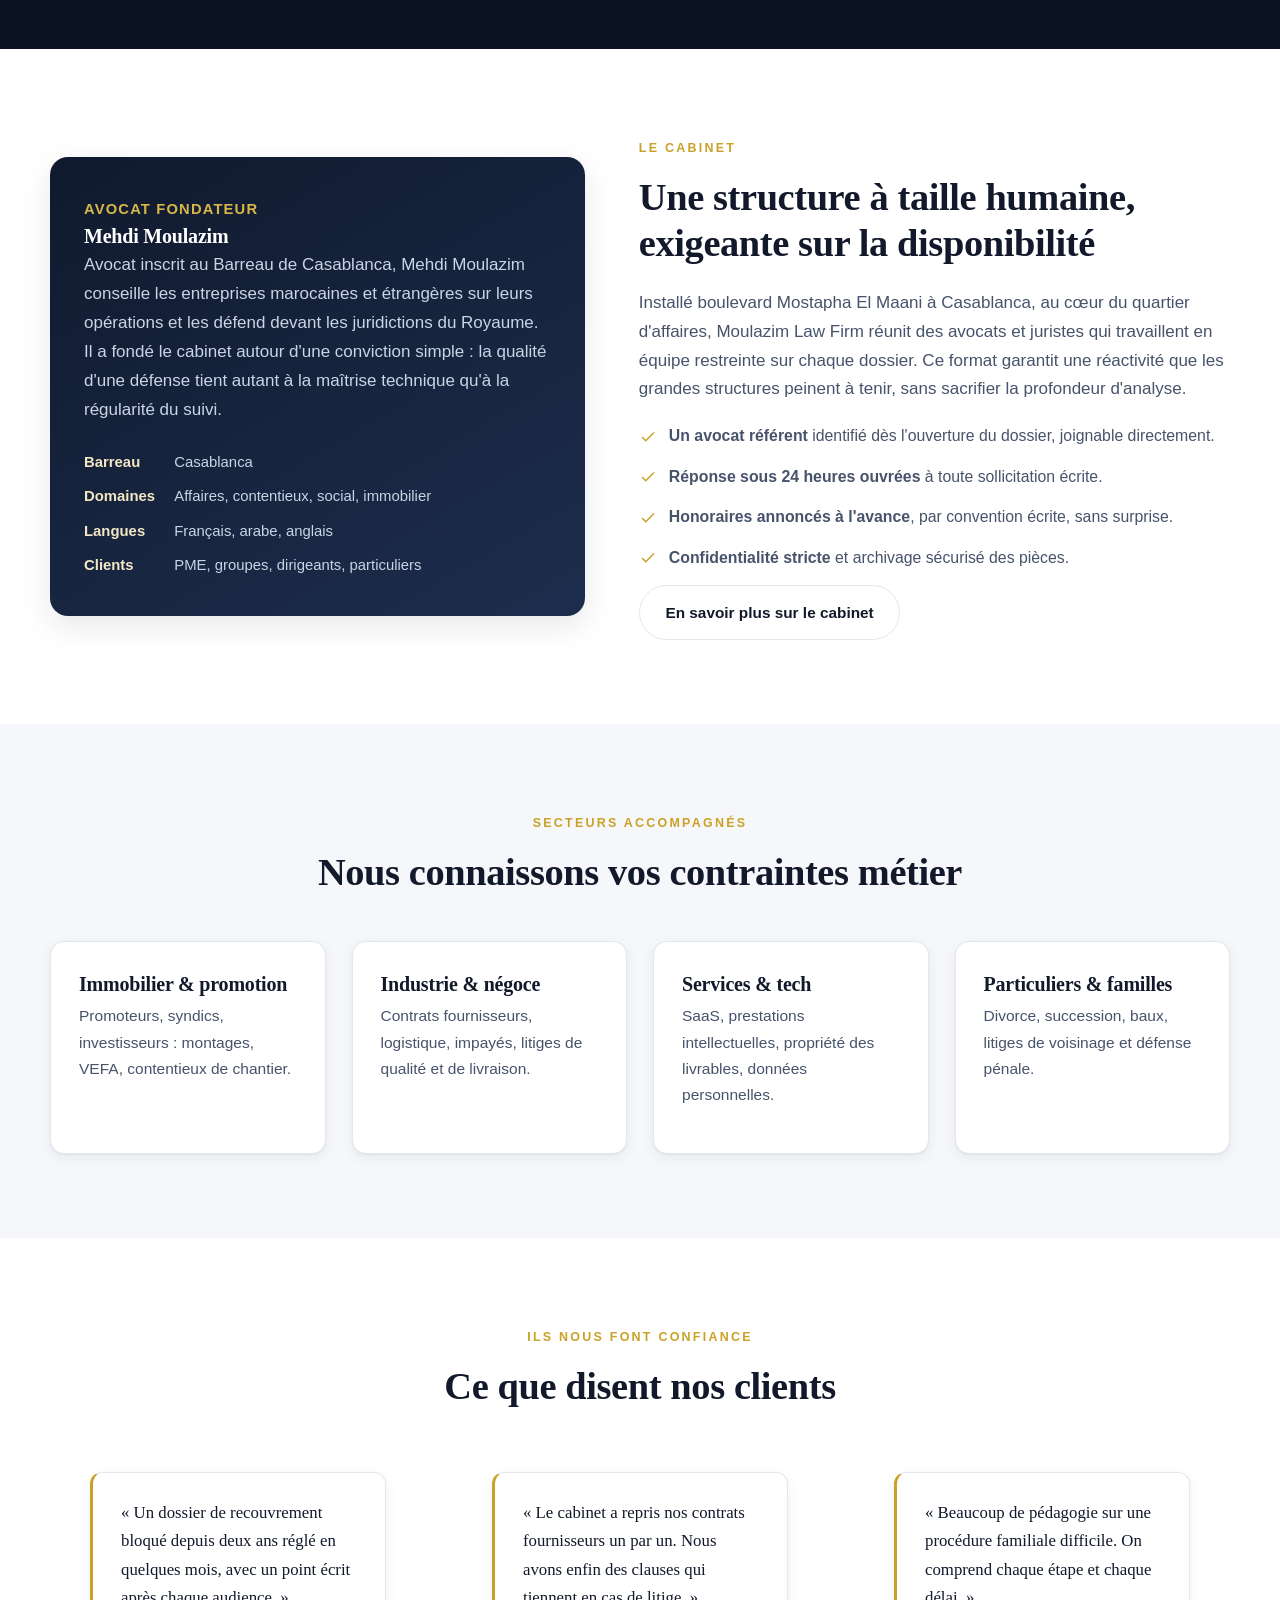
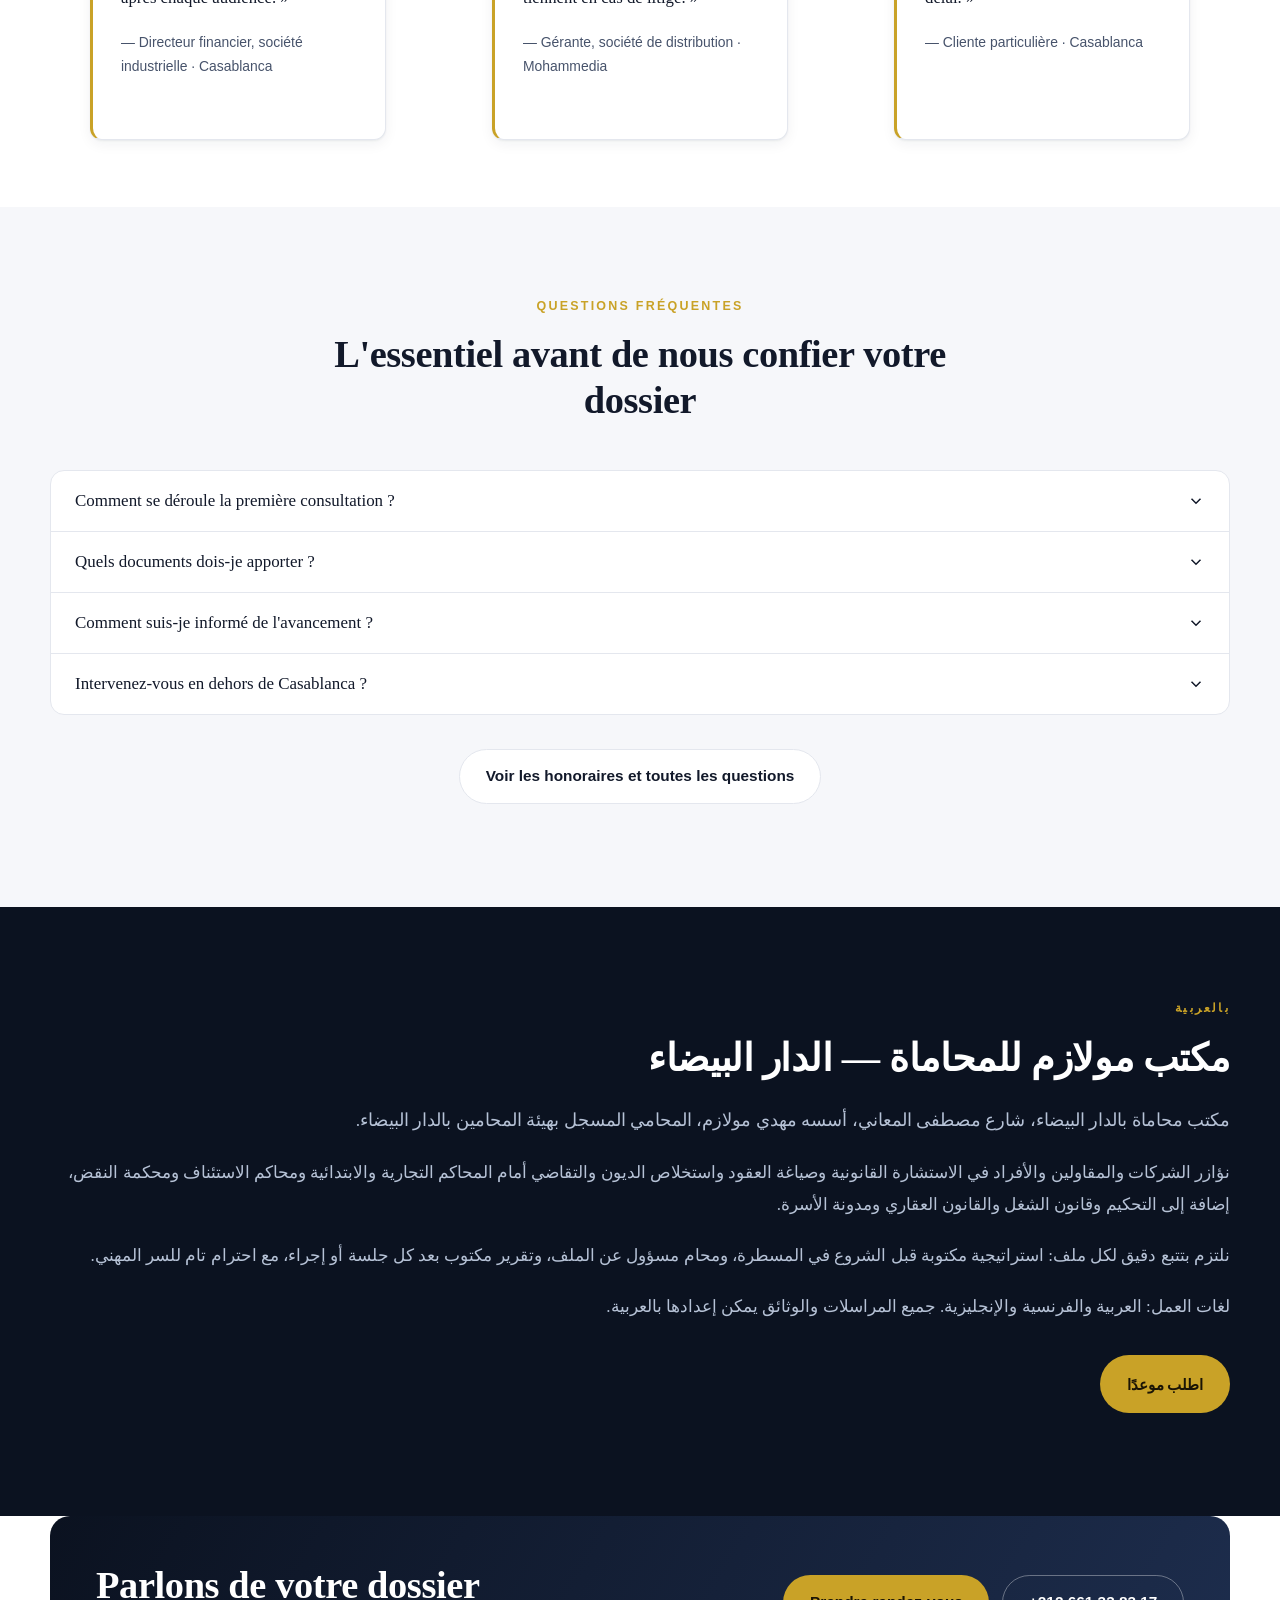
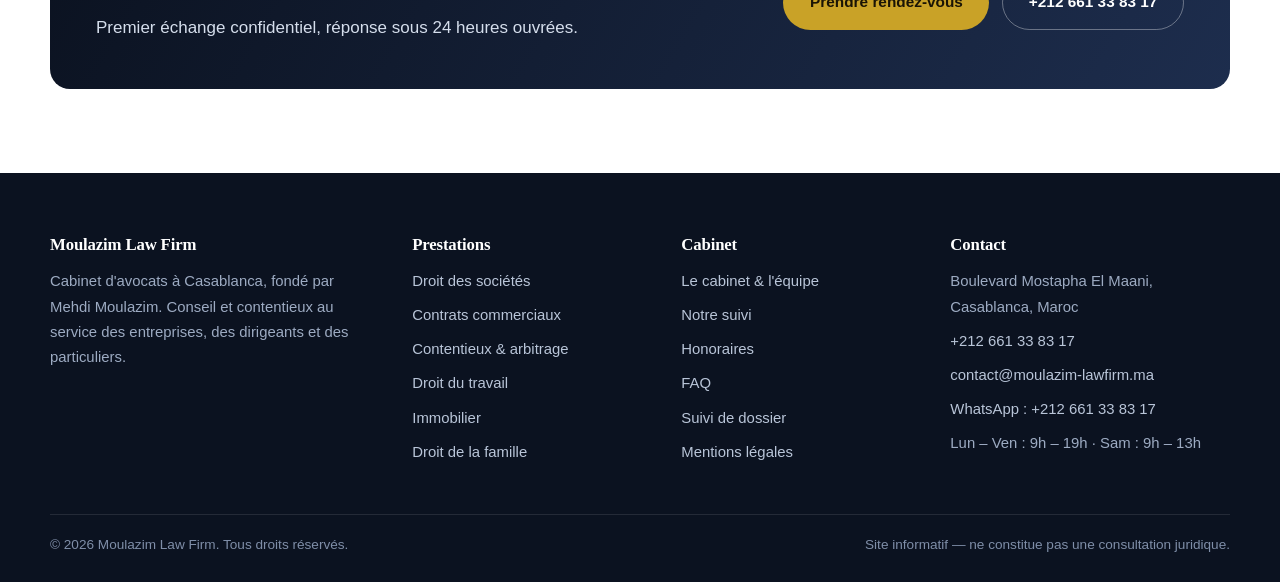
==== commit a3cc9872: "Retirer le lexique, ajouter le numero de dossier et la page de suivi Co-Authored-By: Devin AI <15824" ====
--- a/index.html
+++ b/index.html
@@ -12,7 +12,7 @@
 <meta property="og:title" content="Moulazim Law Firm — Cabinet d'avocats à Casablanca">
 <meta property="og:description" content="Conseil et contentieux au service des entreprises et des particuliers, à Casablanca. Suivi approfondi, reporting régulier, honoraires transparents.">
 <link rel="icon" href="data:image/svg+xml,%3Csvg xmlns='http://www.w3.org/2000/svg' viewBox='0 0 64 64'%3E%3Crect width='64' height='64' rx='12' fill='%230b1220'/%3E%3Ctext x='32' y='43' font-family='Georgia,serif' font-size='30' fill='%23c9a227' text-anchor='middle'%3EM%3C/text%3E%3C/svg%3E">
-<link rel="stylesheet" href="assets/css/style.css">
+<link rel="stylesheet" href="assets/css/style.css?v=3">
 <script type="application/ld+json">
 {
   "@context": "https://schema.org",
@@ -65,6 +65,7 @@
         <li><a href="prestations.html">Prestations</a></li>
         <li><a href="honoraires.html">Honoraires &amp; FAQ</a></li>
         <li><a href="contact.html">Contact</a></li>
+        <li><a href="suivi.html">Suivi de dossier</a></li>
       </ul>
       <div class="nav-cta">
         <a class="btn btn--gold" href="contact.html">Prendre rendez-vous</a>
@@ -436,6 +437,7 @@
           <li><a href="cabinet.html#suivi">Notre suivi</a></li>
           <li><a href="honoraires.html">Honoraires</a></li>
           <li><a href="honoraires.html#faq">FAQ</a></li>
+          <li><a href="suivi.html">Suivi de dossier</a></li>
           <li><a href="mentions-legales.html">Mentions légales</a></li>
         </ul>
       </div>
@@ -461,6 +463,6 @@
   <svg width="20" height="20" viewBox="0 0 24 24" fill="currentColor" aria-hidden="true"><path d="M12.04 2C6.6 2 2.2 6.4 2.2 11.84c0 1.86.5 3.6 1.36 5.1L2 22l5.2-1.52a9.8 9.8 0 0 0 4.84 1.26h.01c5.43 0 9.83-4.4 9.83-9.84C21.88 6.4 17.48 2 12.04 2Zm0 17.9h-.01a8.1 8.1 0 0 1-4.13-1.13l-.3-.18-3.08.9.82-3-.2-.31a8.06 8.06 0 0 1-1.24-4.34c0-4.5 3.66-8.16 8.16-8.16 2.18 0 4.23.85 5.77 2.4a8.1 8.1 0 0 1 2.39 5.77c0 4.5-3.67 8.16-8.18 8.16Zm4.48-6.1c-.24-.13-1.45-.72-1.68-.8-.22-.08-.39-.12-.55.12-.16.25-.63.8-.77.97-.14.16-.28.18-.52.06-.25-.12-1.04-.38-1.97-1.22-.73-.65-1.22-1.45-1.36-1.7-.14-.24-.02-.37.1-.5.11-.1.25-.28.37-.42.12-.14.16-.24.24-.4.08-.17.04-.31-.02-.43-.06-.12-.55-1.33-.76-1.82-.2-.48-.4-.41-.55-.42h-.47c-.16 0-.43.06-.65.3-.22.25-.85.84-.85 2.04s.87 2.37 1 2.53c.12.16 1.71 2.6 4.15 3.65.58.25 1.03.4 1.38.51.58.19 1.11.16 1.53.1.47-.07 1.45-.59 1.65-1.17.2-.57.2-1.06.14-1.16-.06-.1-.22-.16-.46-.28Z"/></svg>
 </a>
 
-<script src="assets/js/main.js"></script>
+<script src="assets/js/main.js?v=3"></script>
 </body>
 </html>
--- a/assets/css/style.css
+++ b/assets/css/style.css
@@ -408,6 +408,7 @@
 .form-status { display: none; margin-top: 1rem; padding: .9rem 1.1rem; border-radius: 10px; font-size: .93rem; }
 .form-status.is-visible { display: block; }
 .form-status.ok { background: #ecfdf3; color: #05603a; border: 1px solid #abefc6; }
+.form-status:not(.ok) { background: var(--bg-soft); color: var(--ink); border: 1px solid var(--line); }
 
 .info-list { list-style: none; margin: 0; padding: 0; }
 .info-list li { display: flex; gap: .9rem; align-items: flex-start; padding: 14px 0; border-bottom: 1px solid var(--line); }
@@ -515,10 +516,58 @@
 
 .prose-wide { max-width: 900px; margin: 0 auto; }
 
-.lexique { width: 100%; border-collapse: collapse; margin-top: 1.2rem; }
-.lexique th, .lexique td { padding: .75rem 1rem; border-bottom: 1px solid var(--line); text-align: left; }
-.lexique th { background: var(--bg-soft); font-size: .88rem; text-transform: uppercase; letter-spacing: .08em; color: var(--ink); }
-.lexique td[lang="ar"] { direction: rtl; text-align: right; font-size: 1.05rem; }
+/* ---------- Suivi de dossier ---------- */
+.track-result { margin-top: 28px; padding-top: 24px; border-top: 1px solid var(--line); }
+.track-result h3 { font-size: 1.35rem; }
+
+.track-steps { list-style: none; counter-reset: track; margin: 24px 0 1.4rem; padding: 0; }
+
+.track-steps li {
+  counter-increment: track;
+  position: relative;
+  padding: 0 0 22px 44px;
+  color: var(--body);
+}
+
+.track-steps li::before {
+  content: counter(track);
+  position: absolute;
+  left: 0;
+  top: 0;
+  width: 28px;
+  height: 28px;
+  border-radius: 50%;
+  border: 1px solid var(--line);
+  background: var(--bg-soft);
+  color: var(--body);
+  font-size: .85rem;
+  font-weight: 600;
+  display: grid;
+  place-items: center;
+}
+
+.track-steps li::after {
+  content: "";
+  position: absolute;
+  left: 13px;
+  top: 32px;
+  bottom: 4px;
+  width: 1px;
+  background: var(--line);
+}
+
+.track-steps li:last-child::after { display: none; }
+.track-steps li strong { display: block; color: var(--ink); }
+.track-steps li span { font-size: .95rem; }
+
+.track-steps li.is-done::before,
+.track-steps li.is-current::before {
+  background: var(--navy-900);
+  border-color: var(--navy-900);
+  color: var(--gold-400);
+}
+
+.track-steps li.is-current strong { color: var(--gold-500); }
 
 /* ---------- Utilitaires ---------- */
 .text-center { text-align: center; }
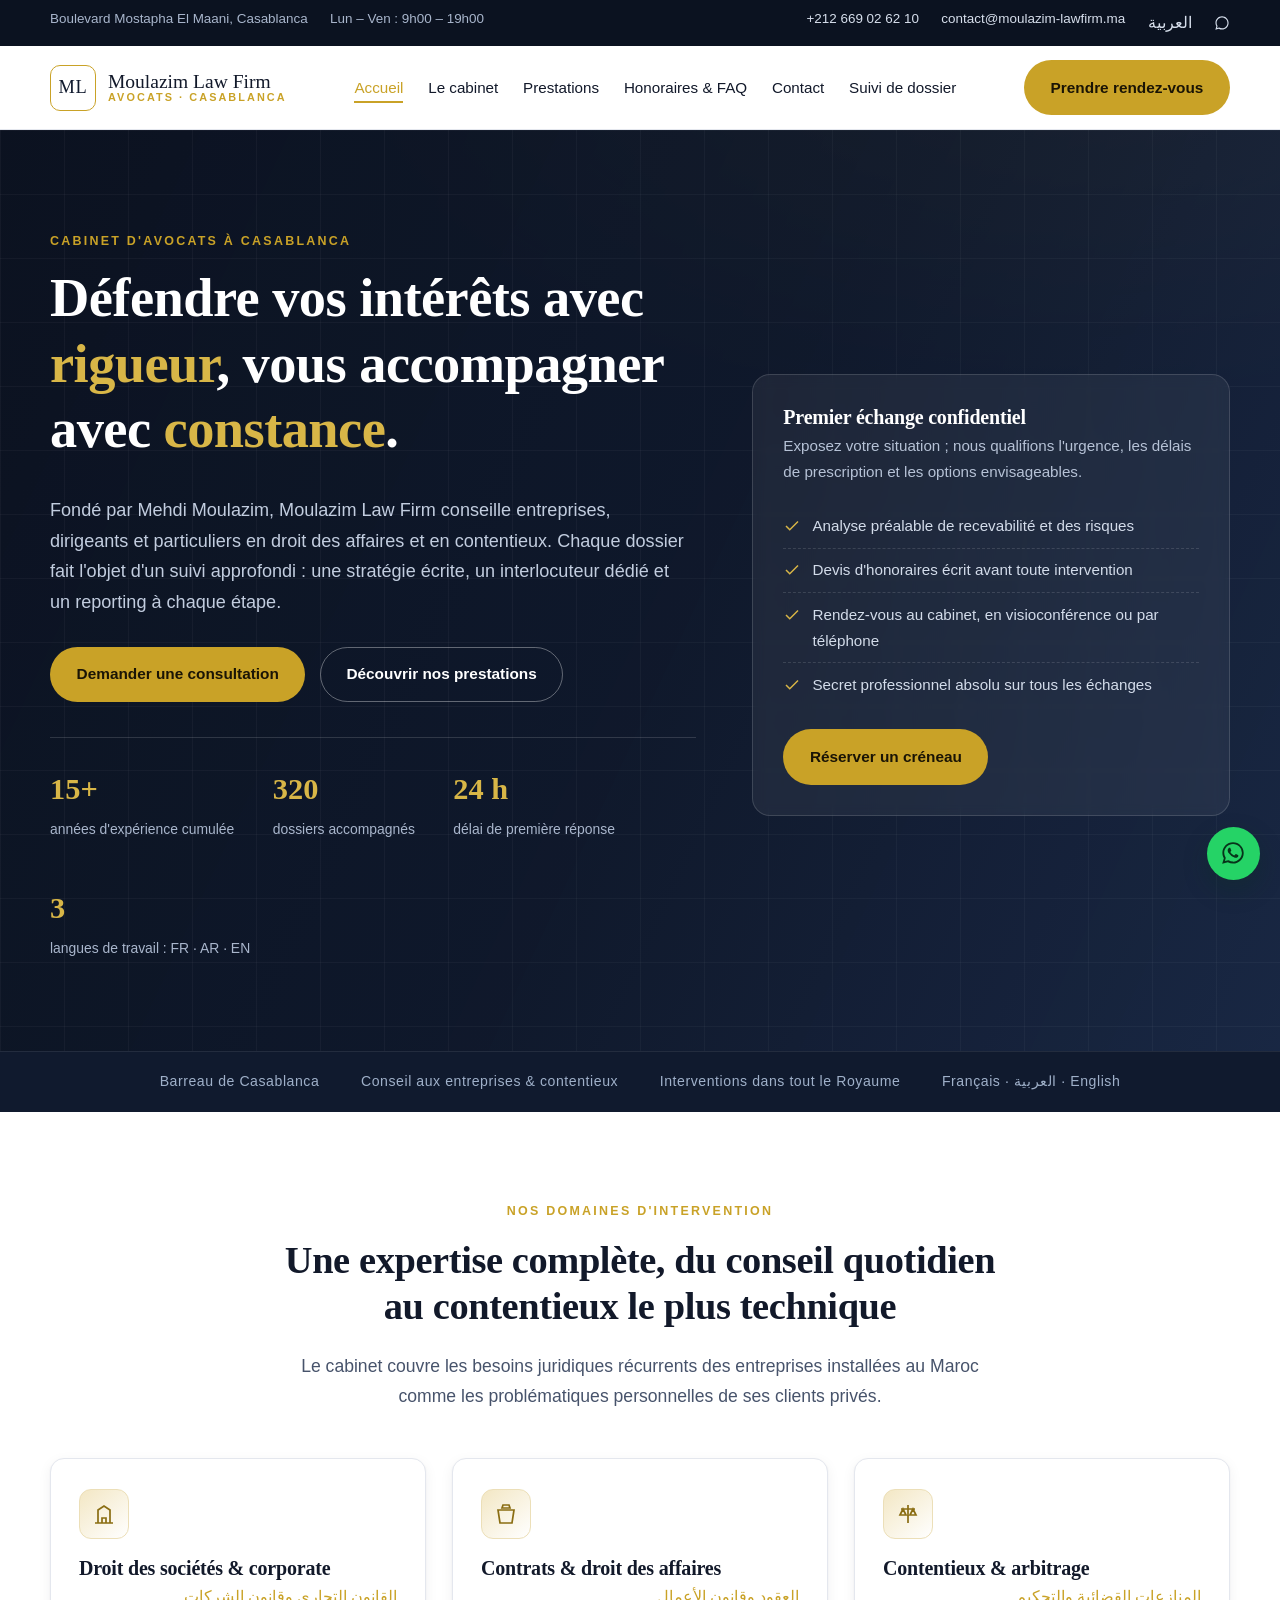
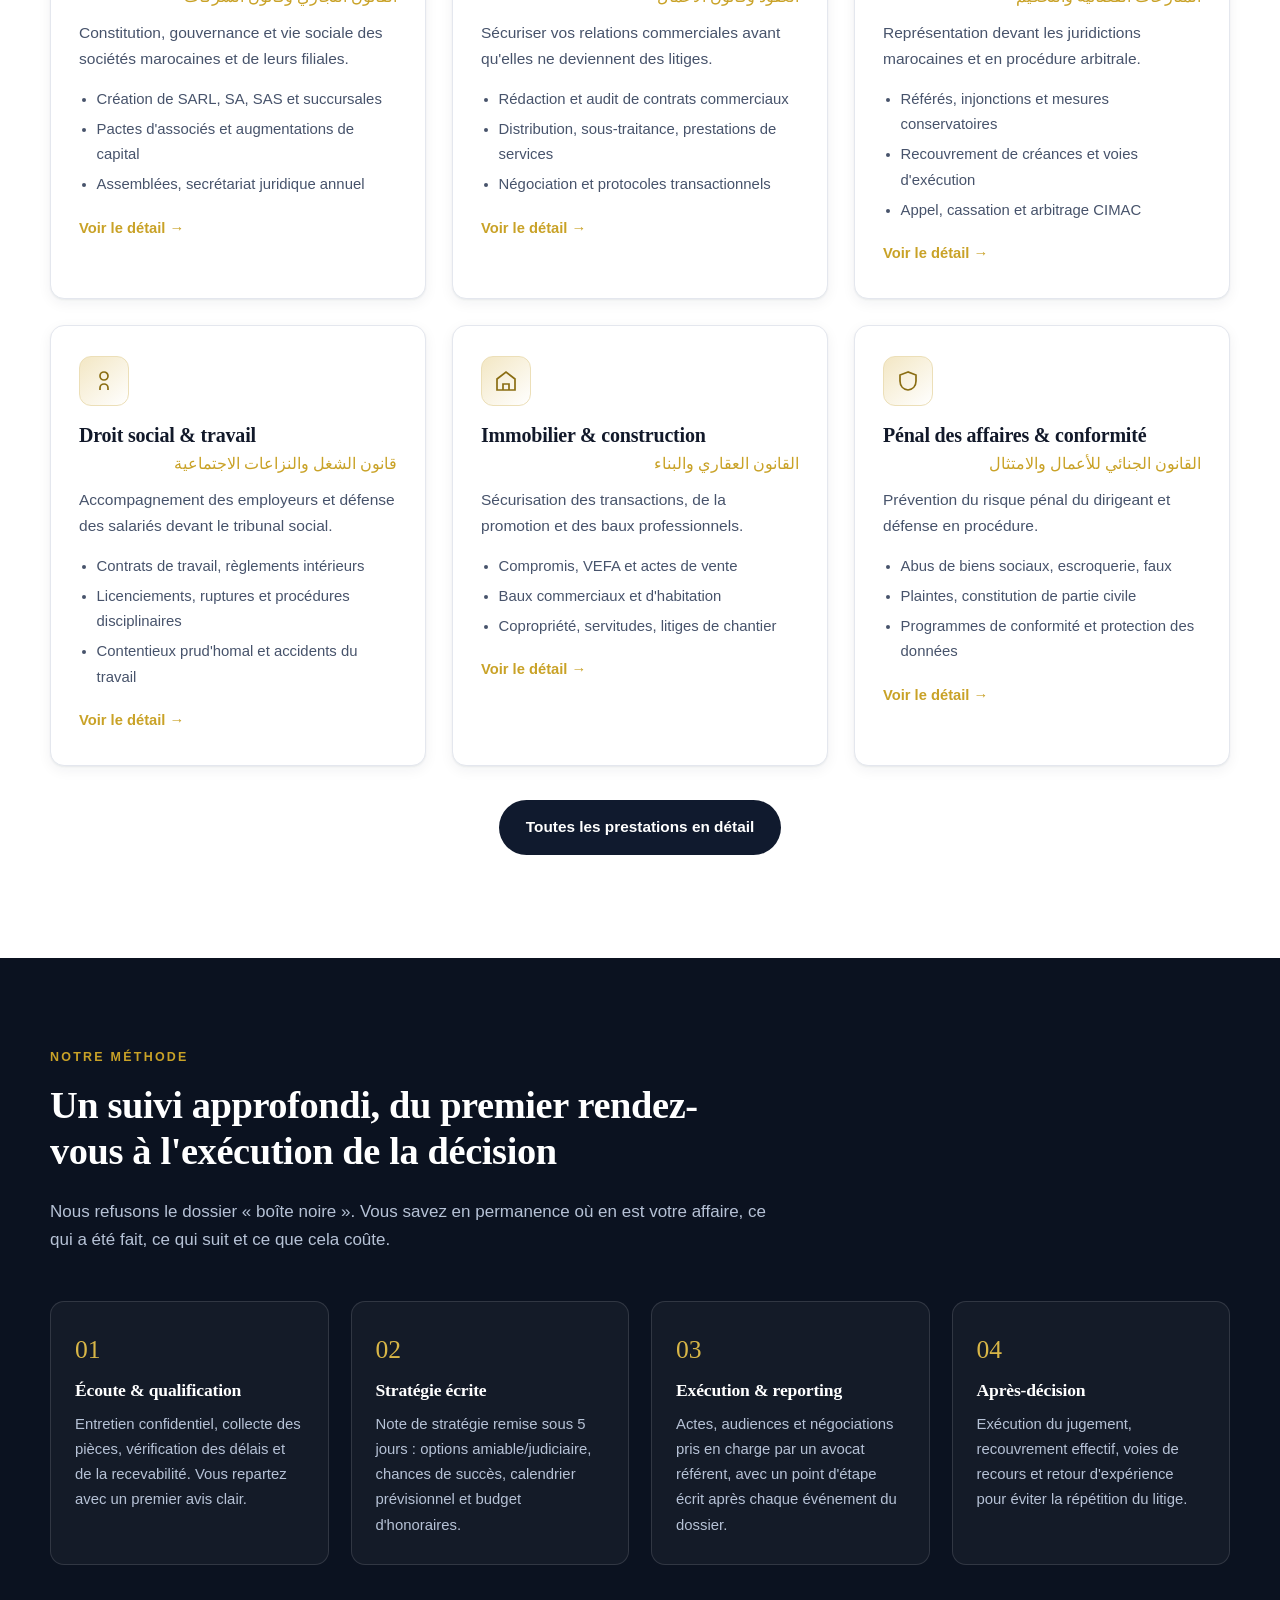
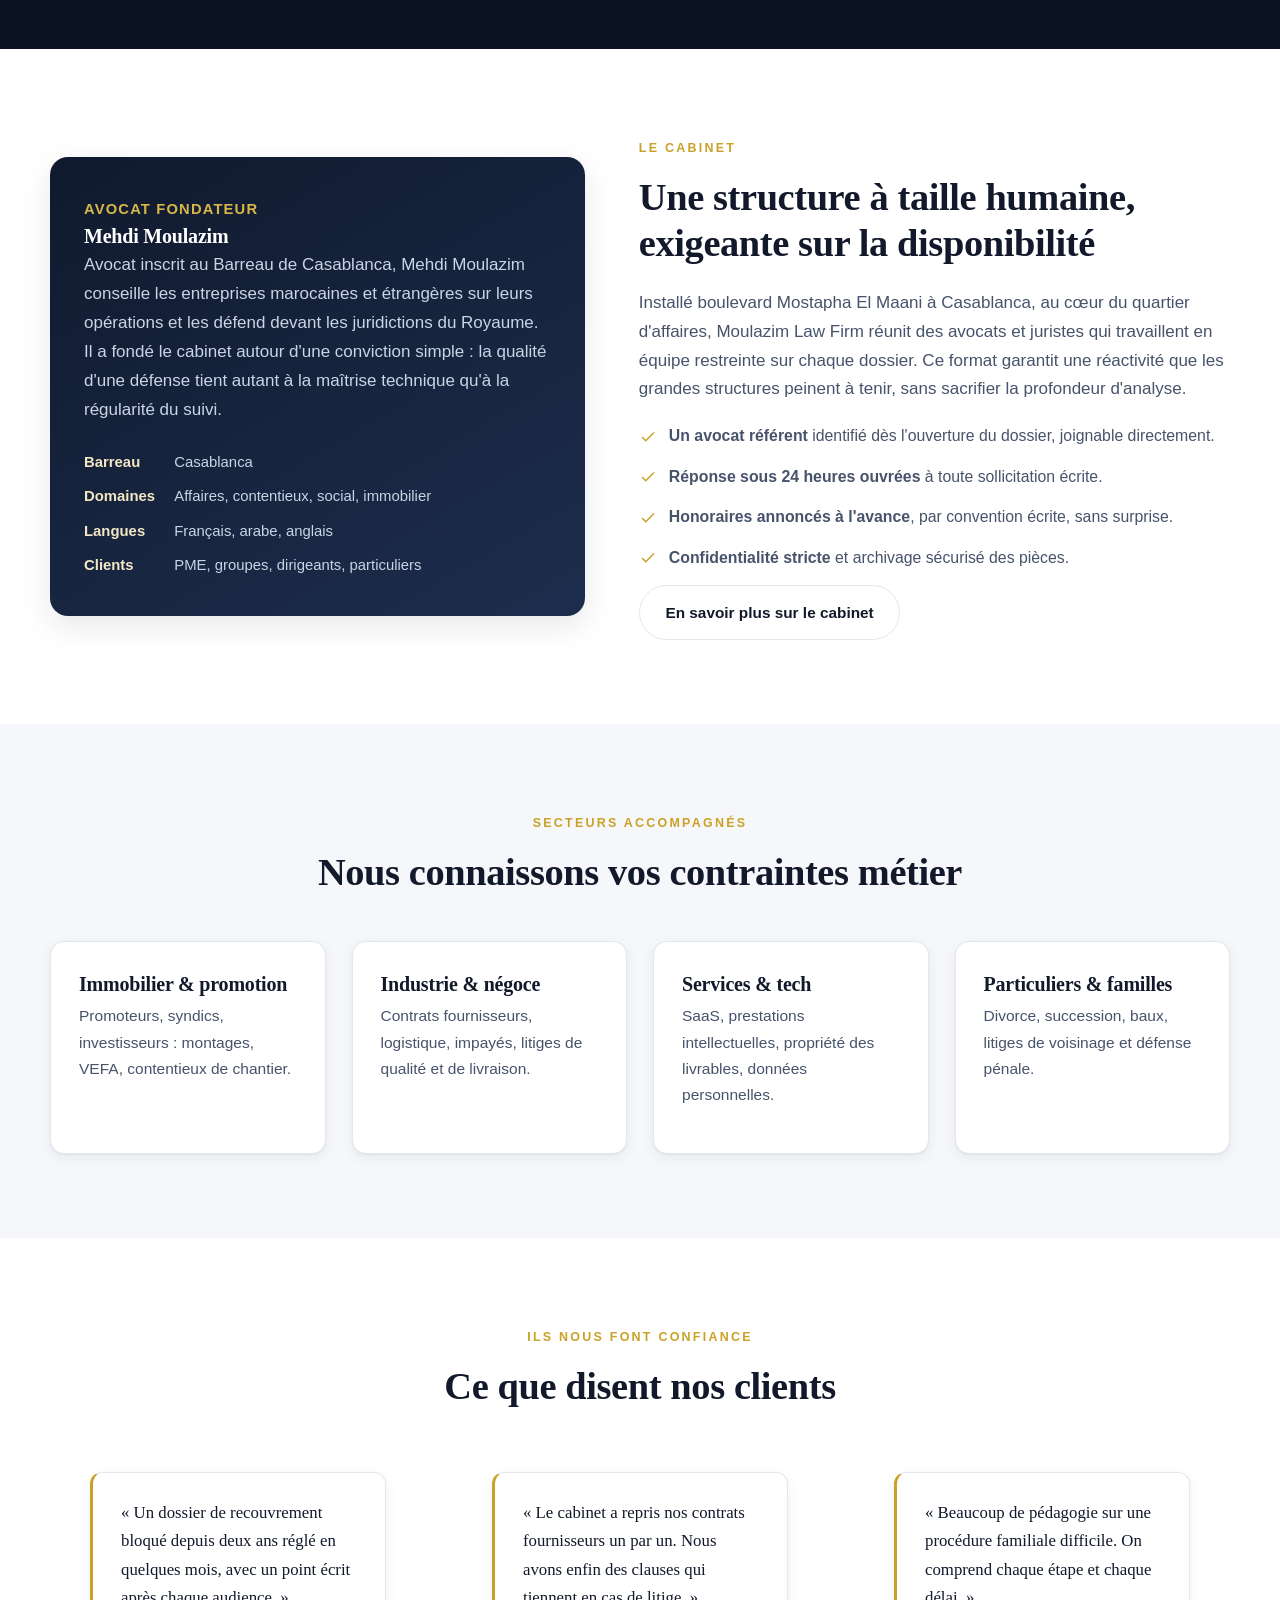
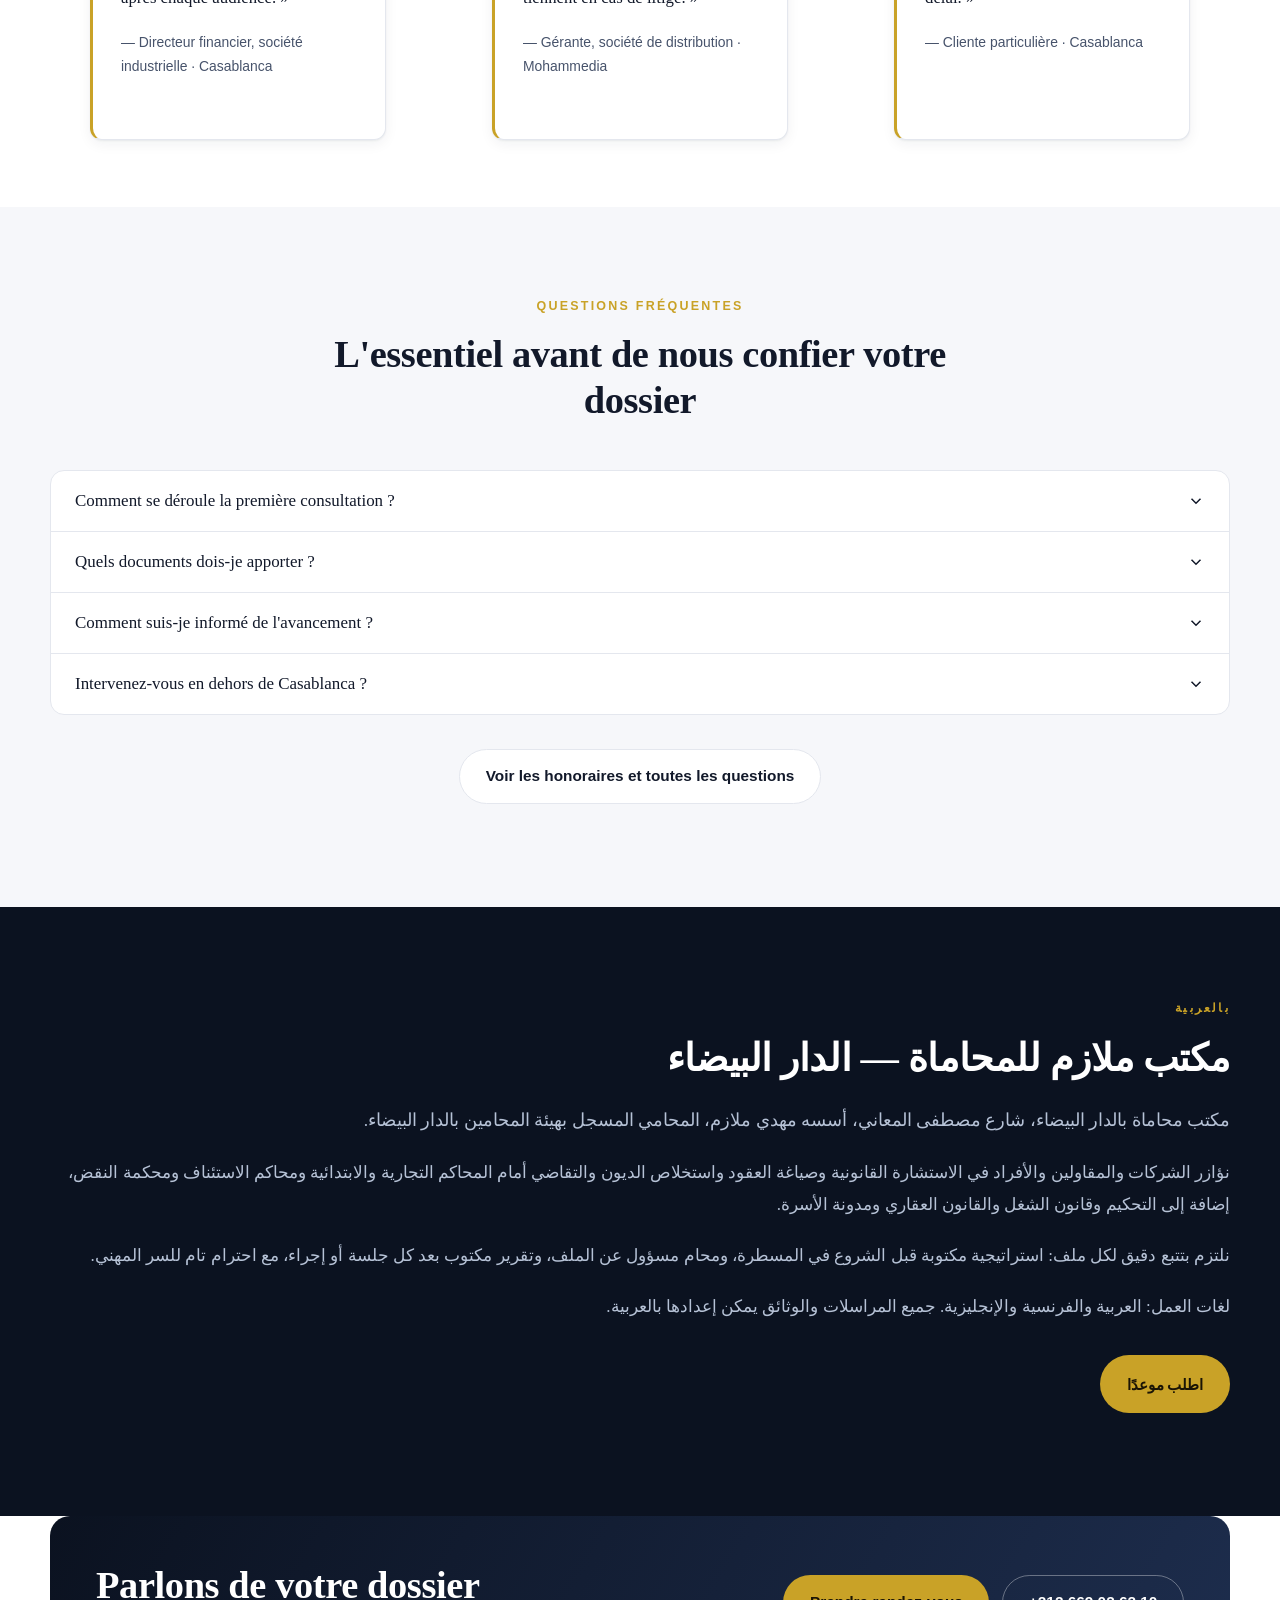
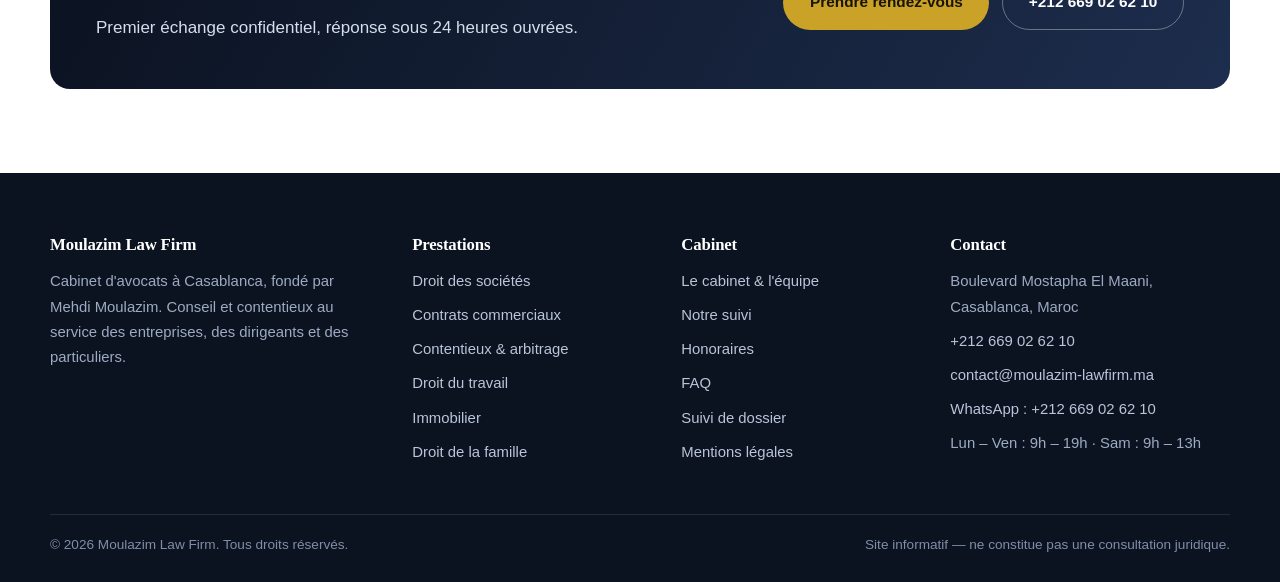
==== commit 48f2e421: "Mettre a jour le numero de telephone et l'orthographe arabe du cabinet Co-Authored-By: Devin AI <158" ====
--- a/index.html
+++ b/index.html
@@ -12,7 +12,7 @@
 <meta property="og:title" content="Moulazim Law Firm — Cabinet d'avocats à Casablanca">
 <meta property="og:description" content="Conseil et contentieux au service des entreprises et des particuliers, à Casablanca. Suivi approfondi, reporting régulier, honoraires transparents.">
 <link rel="icon" href="data:image/svg+xml,%3Csvg xmlns='http://www.w3.org/2000/svg' viewBox='0 0 64 64'%3E%3Crect width='64' height='64' rx='12' fill='%230b1220'/%3E%3Ctext x='32' y='43' font-family='Georgia,serif' font-size='30' fill='%23c9a227' text-anchor='middle'%3EM%3C/text%3E%3C/svg%3E">
-<link rel="stylesheet" href="assets/css/style.css?v=3">
+<link rel="stylesheet" href="assets/css/style.css?v=5">
 <script type="application/ld+json">
 {
   "@context": "https://schema.org",
@@ -20,7 +20,7 @@
   "name": "Moulazim Law Firm",
   "founder": { "@type": "Person", "name": "Mehdi Moulazim", "jobTitle": "Avocat fondateur" },
   "url": "https://www.moulazim-lawfirm.ma/",
-  "telephone": "+212661338317",
+  "telephone": "+212669026210",
   "email": "contact@moulazim-lawfirm.ma",
   "areaServed": "Maroc",
   "address": {
@@ -42,10 +42,10 @@
       <span>Lun – Ven : 9h00 – 19h00</span>
     </div>
     <div class="topbar-list">
-      <a href="tel:+212661338317">+212&nbsp;661&nbsp;33&nbsp;83&nbsp;17</a>
+      <a href="tel:+212669026210">+212&nbsp;669&nbsp;02&nbsp;62&nbsp;10</a>
       <a href="mailto:contact@moulazim-lawfirm.ma">contact@moulazim-lawfirm.ma</a>
       <a class="lang-ar" lang="ar" dir="rtl" href="#arabe">العربية</a>
-      <a class="topbar-wa" href="https://wa.me/212661338317" target="_blank" rel="noopener" aria-label="WhatsApp du cabinet"><svg width="16" height="16" viewBox="0 0 24 24" fill="currentColor" aria-hidden="true"><path d="M12.04 2C6.6 2 2.2 6.4 2.2 11.84c0 1.86.5 3.6 1.36 5.1L2 22l5.2-1.52a9.8 9.8 0 0 0 4.84 1.26h.01c5.43 0 9.83-4.4 9.83-9.84C21.88 6.4 17.48 2 12.04 2Zm0 17.9h-.01a8.1 8.1 0 0 1-4.13-1.13l-.3-.18-3.08.9.82-3-.2-.31a8.06 8.06 0 0 1-1.24-4.34c0-4.5 3.66-8.16 8.16-8.16 2.18 0 4.23.85 5.77 2.4a8.1 8.1 0 0 1 2.39 5.77c0 4.5-3.67 8.16-8.18 8.16Z"/></svg></a>
+      <a class="topbar-wa" href="https://wa.me/212669026210" target="_blank" rel="noopener" aria-label="WhatsApp du cabinet"><svg width="16" height="16" viewBox="0 0 24 24" fill="currentColor" aria-hidden="true"><path d="M12.04 2C6.6 2 2.2 6.4 2.2 11.84c0 1.86.5 3.6 1.36 5.1L2 22l5.2-1.52a9.8 9.8 0 0 0 4.84 1.26h.01c5.43 0 9.83-4.4 9.83-9.84C21.88 6.4 17.48 2 12.04 2Zm0 17.9h-.01a8.1 8.1 0 0 1-4.13-1.13l-.3-.18-3.08.9.82-3-.2-.31a8.06 8.06 0 0 1-1.24-4.34c0-4.5 3.66-8.16 8.16-8.16 2.18 0 4.23.85 5.77 2.4a8.1 8.1 0 0 1 2.39 5.77c0 4.5-3.67 8.16-8.18 8.16Z"/></svg></a>
     </div>
   </div>
 </div>
@@ -385,8 +385,8 @@
     <div class="container">
       <div class="ar-block reveal" lang="ar" dir="rtl">
         <span class="eyebrow">بالعربية</span>
-        <h2>مكتب مولازم للمحاماة — الدار البيضاء</h2>
-        <p class="lead">مكتب محاماة بالدار البيضاء، شارع مصطفى المعاني، أسسه مهدي مولازم، المحامي المسجل بهيئة المحامين بالدار البيضاء.</p>
+        <h2>مكتب ملازم للمحاماة — الدار البيضاء</h2>
+        <p class="lead">مكتب محاماة بالدار البيضاء، شارع مصطفى المعاني، أسسه مهدي ملازم، المحامي المسجل بهيئة المحامين بالدار البيضاء.</p>
         <p>نؤازر الشركات والمقاولين والأفراد في الاستشارة القانونية وصياغة العقود واستخلاص الديون والتقاضي أمام المحاكم التجارية والابتدائية ومحاكم الاستئناف ومحكمة النقض، إضافة إلى التحكيم وقانون الشغل والقانون العقاري ومدونة الأسرة.</p>
         <p>نلتزم بتتبع دقيق لكل ملف: استراتيجية مكتوبة قبل الشروع في المسطرة، ومحام مسؤول عن الملف، وتقرير مكتوب بعد كل جلسة أو إجراء، مع احترام تام للسر المهني.</p>
         <p>لغات العمل: العربية والفرنسية والإنجليزية. جميع المراسلات والوثائق يمكن إعدادها بالعربية.</p>
@@ -404,7 +404,7 @@
         </div>
         <div class="btn-row">
           <a class="btn btn--gold" href="contact.html">Prendre rendez-vous</a>
-          <a class="btn btn--ghost" href="tel:+212661338317">+212&nbsp;661&nbsp;33&nbsp;83&nbsp;17</a>
+          <a class="btn btn--ghost" href="tel:+212669026210">+212&nbsp;669&nbsp;02&nbsp;62&nbsp;10</a>
         </div>
       </div>
     </div>
@@ -445,9 +445,9 @@
         <h4>Contact</h4>
         <ul>
           <li>Boulevard Mostapha El Maani, Casablanca, Maroc</li>
-          <li><a href="tel:+212661338317">+212&nbsp;661&nbsp;33&nbsp;83&nbsp;17</a></li>
+          <li><a href="tel:+212669026210">+212&nbsp;669&nbsp;02&nbsp;62&nbsp;10</a></li>
           <li><a href="mailto:contact@moulazim-lawfirm.ma">contact@moulazim-lawfirm.ma</a></li>
-          <li><a href="https://wa.me/212661338317" target="_blank" rel="noopener">WhatsApp : +212&nbsp;661&nbsp;33&nbsp;83&nbsp;17</a></li>
+          <li><a href="https://wa.me/212669026210" target="_blank" rel="noopener">WhatsApp : +212&nbsp;669&nbsp;02&nbsp;62&nbsp;10</a></li>
           <li>Lun – Ven : 9h – 19h · Sam : 9h – 13h</li>
         </ul>
       </div>
@@ -459,10 +459,10 @@
   </div>
 </footer>
 
-<a class="wa-float" href="https://wa.me/212661338317" target="_blank" rel="noopener" aria-label="Contacter le cabinet sur WhatsApp">
+<a class="wa-float" href="https://wa.me/212669026210" target="_blank" rel="noopener" aria-label="Contacter le cabinet sur WhatsApp">
   <svg width="20" height="20" viewBox="0 0 24 24" fill="currentColor" aria-hidden="true"><path d="M12.04 2C6.6 2 2.2 6.4 2.2 11.84c0 1.86.5 3.6 1.36 5.1L2 22l5.2-1.52a9.8 9.8 0 0 0 4.84 1.26h.01c5.43 0 9.83-4.4 9.83-9.84C21.88 6.4 17.48 2 12.04 2Zm0 17.9h-.01a8.1 8.1 0 0 1-4.13-1.13l-.3-.18-3.08.9.82-3-.2-.31a8.06 8.06 0 0 1-1.24-4.34c0-4.5 3.66-8.16 8.16-8.16 2.18 0 4.23.85 5.77 2.4a8.1 8.1 0 0 1 2.39 5.77c0 4.5-3.67 8.16-8.18 8.16Zm4.48-6.1c-.24-.13-1.45-.72-1.68-.8-.22-.08-.39-.12-.55.12-.16.25-.63.8-.77.97-.14.16-.28.18-.52.06-.25-.12-1.04-.38-1.97-1.22-.73-.65-1.22-1.45-1.36-1.7-.14-.24-.02-.37.1-.5.11-.1.25-.28.37-.42.12-.14.16-.24.24-.4.08-.17.04-.31-.02-.43-.06-.12-.55-1.33-.76-1.82-.2-.48-.4-.41-.55-.42h-.47c-.16 0-.43.06-.65.3-.22.25-.85.84-.85 2.04s.87 2.37 1 2.53c.12.16 1.71 2.6 4.15 3.65.58.25 1.03.4 1.38.51.58.19 1.11.16 1.53.1.47-.07 1.45-.59 1.65-1.17.2-.57.2-1.06.14-1.16-.06-.1-.22-.16-.46-.28Z"/></svg>
 </a>
 
-<script src="assets/js/main.js?v=3"></script>
+<script src="assets/js/main.js?v=5"></script>
 </body>
 </html>
--- a/assets/css/style.css
+++ b/assets/css/style.css
@@ -515,6 +515,8 @@
 .ar-block .lead { max-width: 900px; margin-left: auto; }
 
 .prose-wide { max-width: 900px; margin: 0 auto; }
+
+.num-ltr { direction: ltr; unicode-bidi: isolate; white-space: nowrap; }
 
 /* ---------- Suivi de dossier ---------- */
 .track-result { margin-top: 28px; padding-top: 24px; border-top: 1px solid var(--line); }
